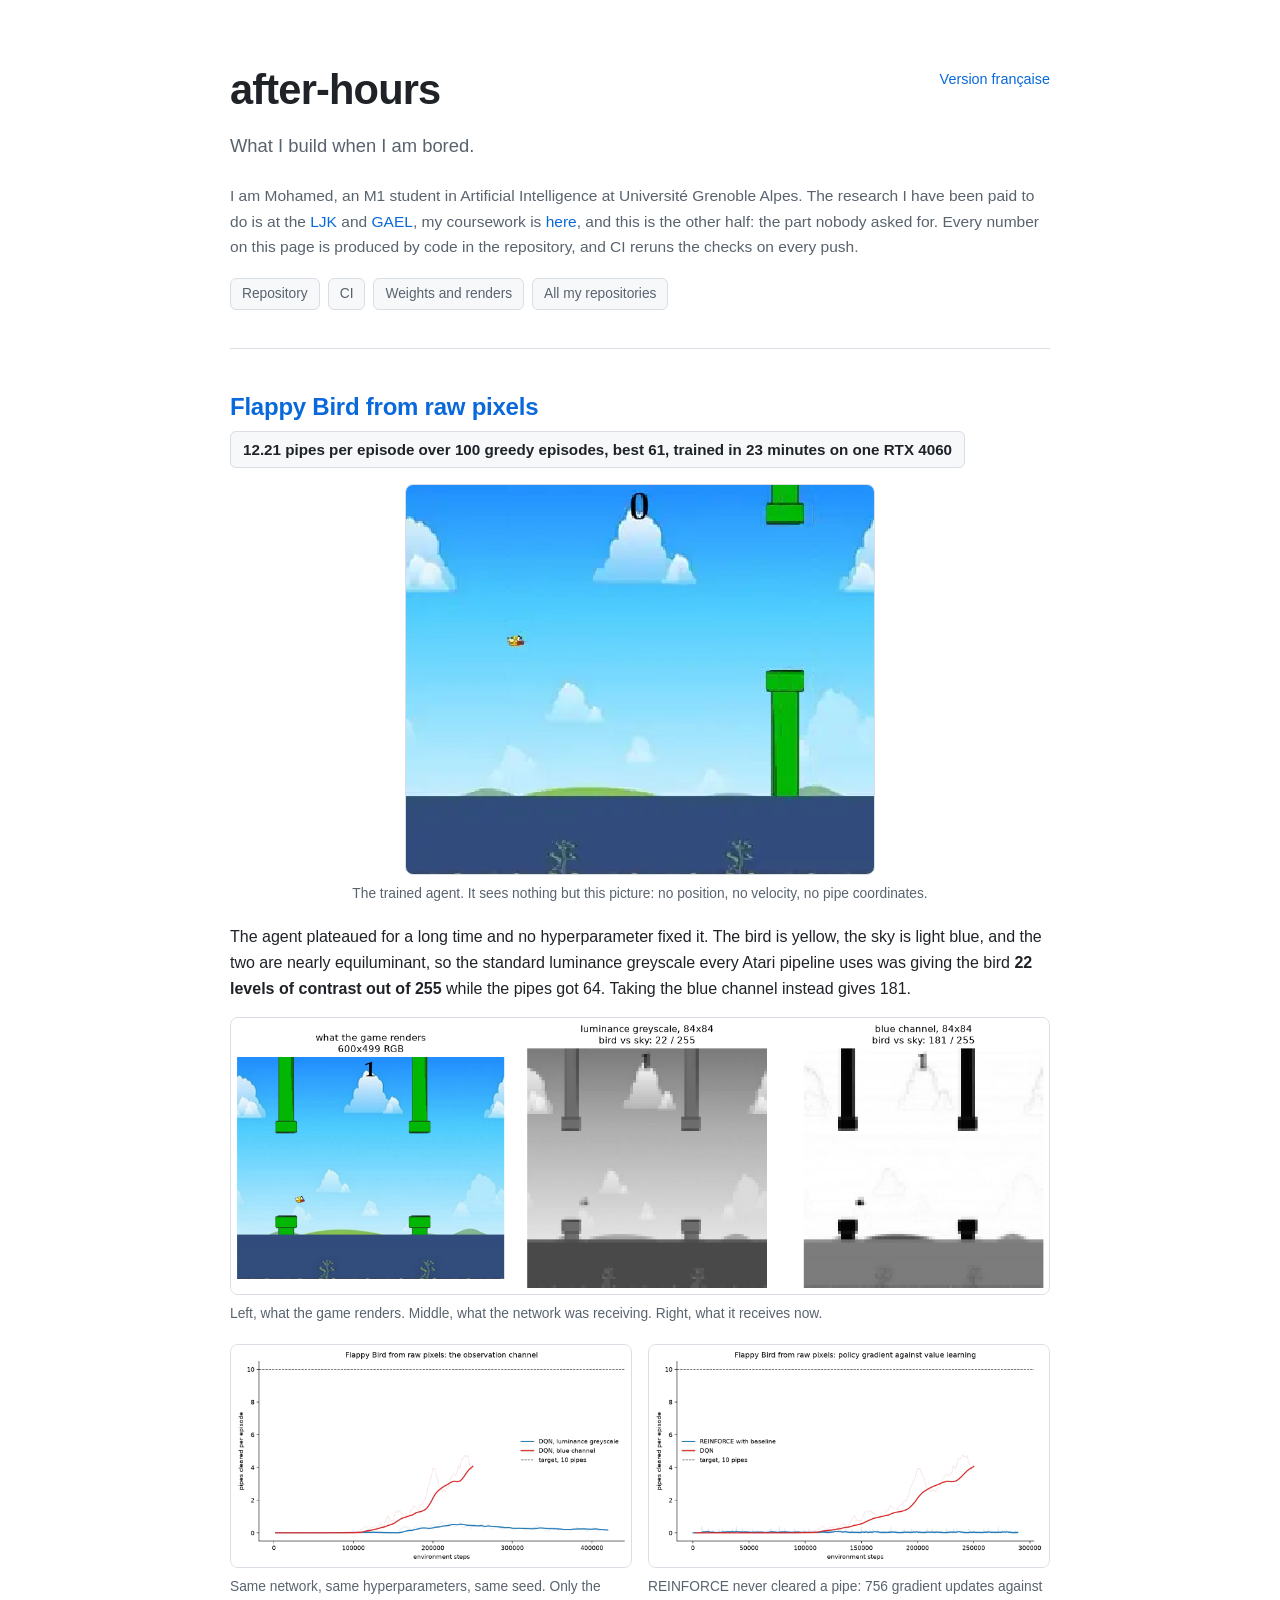
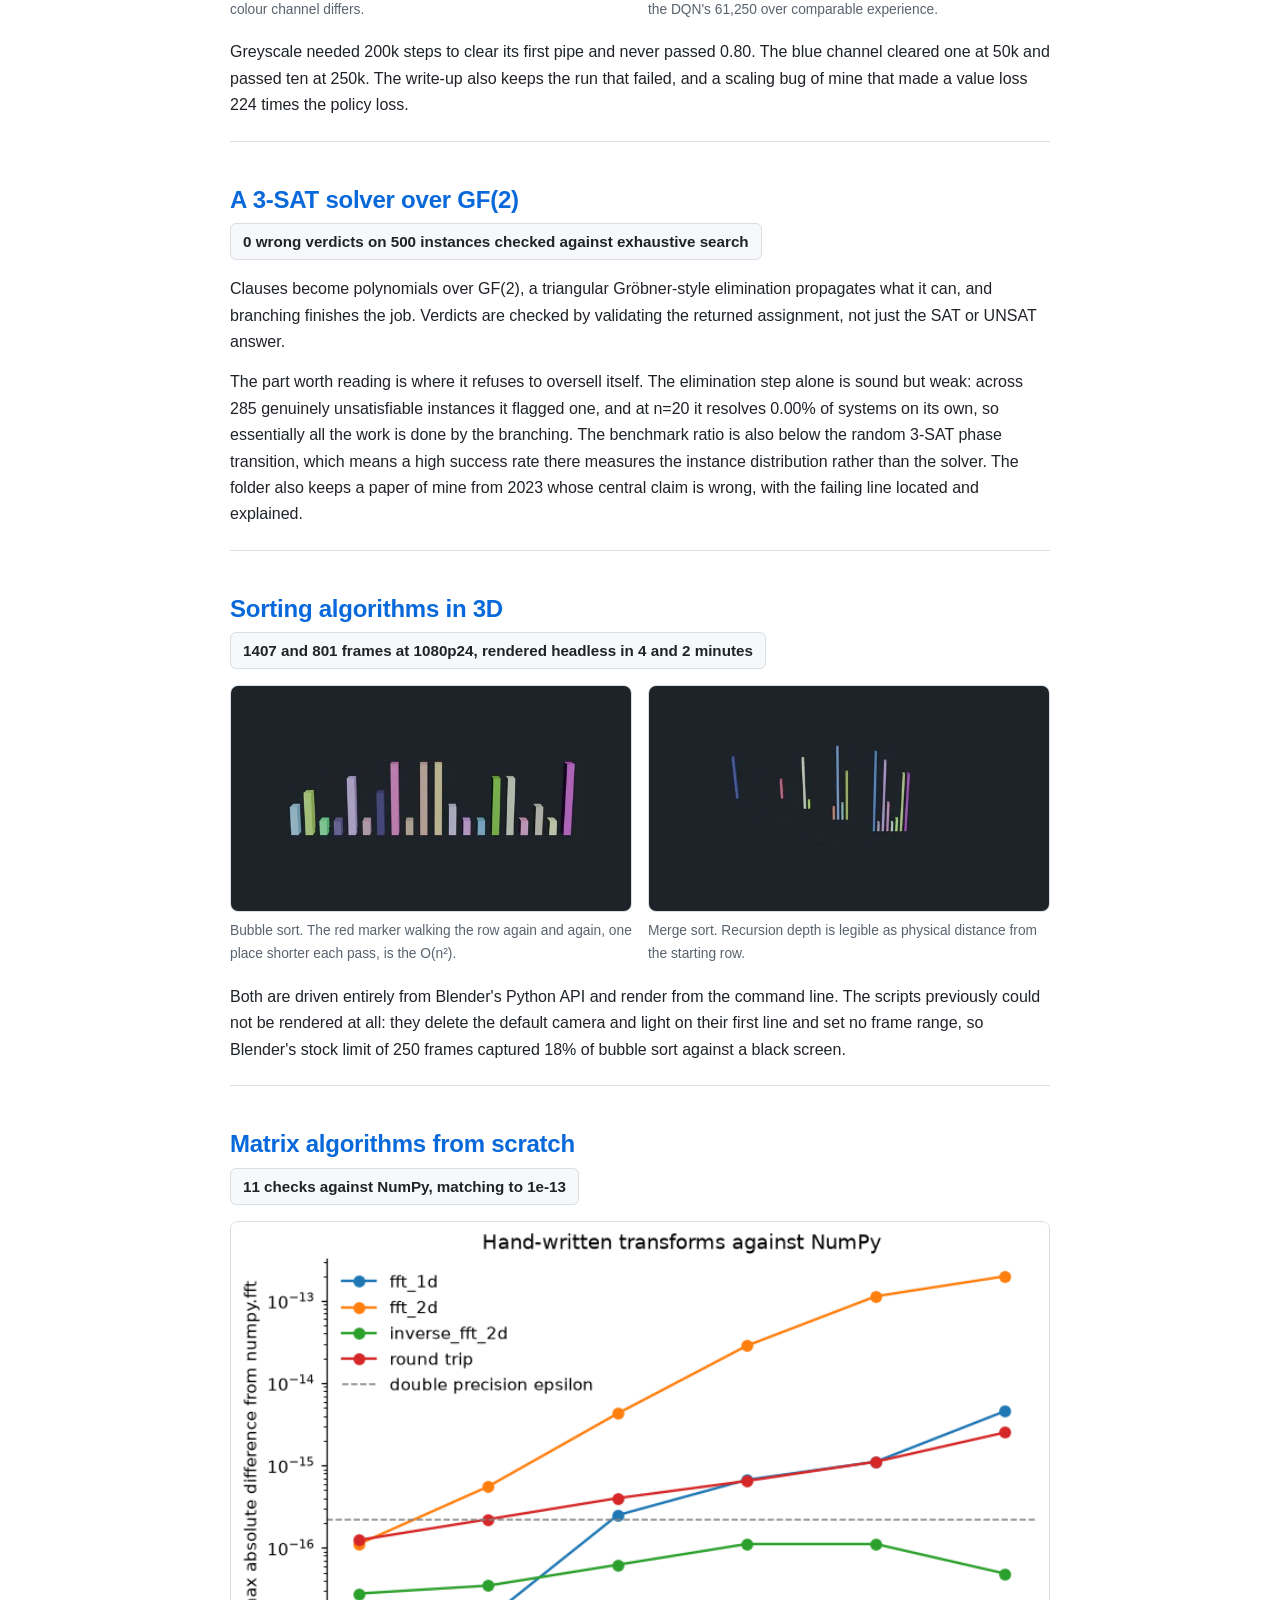
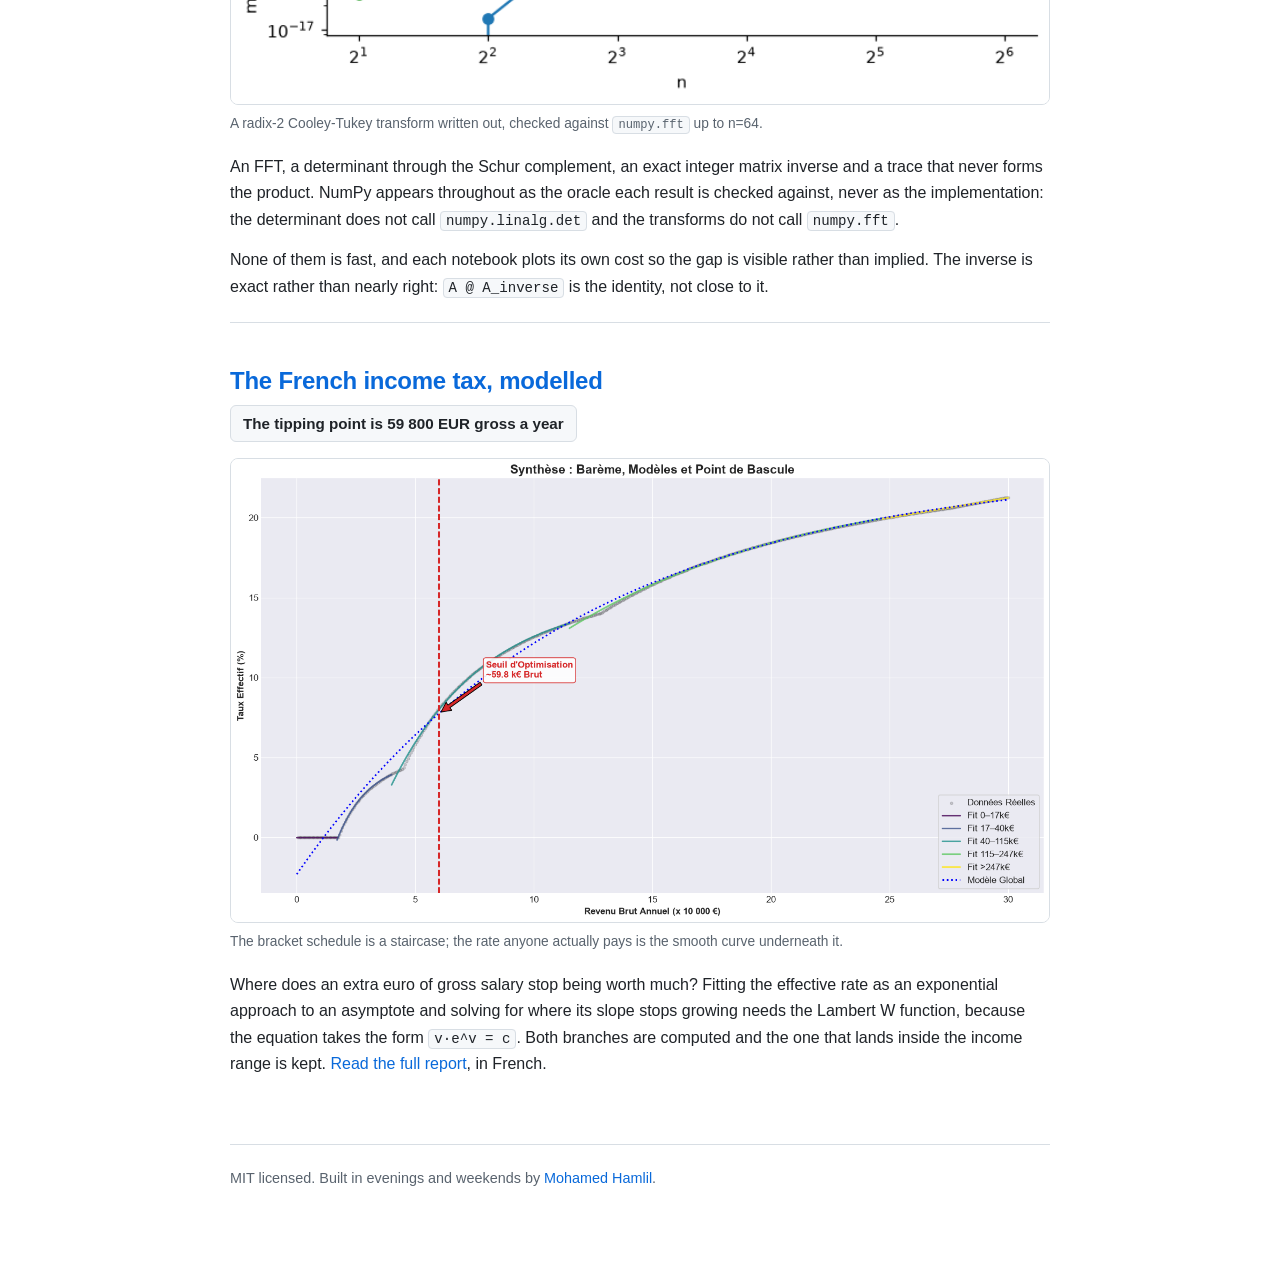
==== index.html @ f6e3d03c "Give the repository a front page and a project site The landing README had no images at all while a " ====
<!doctype html>
<html lang="en">
<head>
<meta charset="utf-8">
<meta name="viewport" content="width=device-width, initial-scale=1">
<title>after-hours</title>
<meta name="description" content="What Mohamed Hamlil builds when he is bored: reinforcement learning from raw pixels, a 3-SAT solver over GF(2), matrix algorithms from scratch, Blender renders, and the French income tax modelled.">
<link rel="icon" href="data:image/svg+xml,%3Csvg xmlns=%27http://www.w3.org/2000/svg%27 viewBox=%270 0 32 32%27%3E%3Ctext y=%2726%27 font-size=%2726%27%3E%F0%9F%A6%89%3C/text%3E%3C/svg%3E">
<link rel="stylesheet" href="site.css">
</head>
<body>
<div class="wrap">

<header>
  <div class="lang"><a href="index.fr.html">Version française</a></div>
  <h1>after-hours</h1>
  <p class="tagline">What I build when I am bored.</p>
  <p class="who">
    I am Mohamed, an M1 student in Artificial Intelligence at Université Grenoble
    Alpes. The research I have been paid to do is at the
    <a href="https://github.com/Tewf/bilinear-tensor-optimization">LJK</a> and
    <a href="https://github.com/Tewf/IA-Economie-Strategique">GAEL</a>, my
    coursework is
    <a href="https://github.com/Tewf/University-Coursework">here</a>, and this is
    the other half: the part nobody asked for. Every number on this page is
    produced by code in the repository, and CI reruns the checks on every push.
  </p>
  <div class="badges">
    <a href="https://github.com/Tewf/after-hours">Repository</a>
    <a href="https://github.com/Tewf/after-hours/actions/workflows/ci.yml">CI</a>
    <a href="https://github.com/Tewf/after-hours/releases/latest">Weights and renders</a>
    <a href="https://github.com/Tewf">All my repositories</a>
  </div>
</header>

<section>
  <h2><a href="https://github.com/Tewf/after-hours/tree/main/Flappy_Bird_CNN">Flappy Bird from raw pixels</a></h2>
  <p class="result">12.21 pipes per episode over 100 greedy episodes, best 61, trained in 23 minutes on one RTX 4060</p>
  <figure class="game">
    <img src="Flappy_Bird_CNN/demo.webp" alt="A trained DQN playing Flappy Bird">
    <figcaption>The trained agent. It sees nothing but this picture: no position, no velocity, no pipe coordinates.</figcaption>
  </figure>
  <p>
    The agent plateaued for a long time and no hyperparameter fixed it. The bird
    is yellow, the sky is light blue, and the two are nearly equiluminant, so the
    standard luminance greyscale every Atari pipeline uses was giving the bird
    <strong>22 levels of contrast out of 255</strong> while the pipes got 64.
    Taking the blue channel instead gives 181.
  </p>
  <figure>
    <img src="Flappy_Bird_CNN/observation.png" alt="The same frame as luminance greyscale and as the blue channel">
    <figcaption>Left, what the game renders. Middle, what the network was receiving. Right, what it receives now.</figcaption>
  </figure>
  <div class="two">
    <figure>
      <img src="Flappy_Bird_CNN/channel_ablation.png" alt="Learning curves for the two observation channels">
      <figcaption>Same network, same hyperparameters, same seed. Only the colour channel differs.</figcaption>
    </figure>
    <figure>
      <img src="Flappy_Bird_CNN/learning_curve.png" alt="DQN against REINFORCE with a value baseline">
      <figcaption>REINFORCE never cleared a pipe: 756 gradient updates against the DQN's 61,250 over comparable experience.</figcaption>
    </figure>
  </div>
  <p>
    Greyscale needed 200k steps to clear its first pipe and never passed 0.80.
    The blue channel cleared one at 50k and passed ten at 250k. The write-up also
    keeps the run that failed, and a scaling bug of mine that made a value loss
    224 times the policy loss.
  </p>
</section>

<section>
  <h2><a href="https://github.com/Tewf/after-hours/tree/main/Groebner_Basis_SAT_Solver">A 3-SAT solver over GF(2)</a></h2>
  <p class="result">0 wrong verdicts on 500 instances checked against exhaustive search</p>
  <p>
    Clauses become polynomials over GF(2), a triangular Gröbner-style elimination
    propagates what it can, and branching finishes the job. Verdicts are checked
    by validating the returned assignment, not just the SAT or UNSAT answer.
  </p>
  <p>
    The part worth reading is where it refuses to oversell itself. The
    elimination step alone is sound but weak: across 285 genuinely unsatisfiable
    instances it flagged one, and at n=20 it resolves 0.00% of systems on its
    own, so essentially all the work is done by the branching. The benchmark
    ratio is also below the random 3-SAT phase transition, which means a high
    success rate there measures the instance distribution rather than the solver.
    The folder also keeps a paper of mine from 2023 whose central claim is wrong,
    with the failing line located and explained.
  </p>
</section>

<section>
  <h2><a href="https://github.com/Tewf/after-hours/tree/main/Blender_Python_Scripts">Sorting algorithms in 3D</a></h2>
  <p class="result">1407 and 801 frames at 1080p24, rendered headless in 4 and 2 minutes</p>
  <div class="two">
    <figure>
      <img src="Blender_Python_Scripts/sorting_algorithms/bubble_sort.webp" alt="Bubble sort animated in Blender">
      <figcaption>Bubble sort. The red marker walking the row again and again, one place shorter each pass, is the O(n²).</figcaption>
    </figure>
    <figure>
      <img src="Blender_Python_Scripts/sorting_algorithms/merge_sort.webp" alt="Merge sort animated in Blender">
      <figcaption>Merge sort. Recursion depth is legible as physical distance from the starting row.</figcaption>
    </figure>
  </div>
  <p>
    Both are driven entirely from Blender's Python API and render from the
    command line. The scripts previously could not be rendered at all: they
    delete the default camera and light on their first line and set no frame
    range, so Blender's stock limit of 250 frames captured 18% of bubble sort
    against a black screen.
  </p>
</section>

<section>
  <h2><a href="https://github.com/Tewf/after-hours/tree/main/Linear_Algebra">Matrix algorithms from scratch</a></h2>
  <p class="result">11 checks against NumPy, matching to 1e-13</p>
  <figure>
    <img src="Linear_Algebra/fft_accuracy.png" alt="Hand-written transforms against numpy.fft">
    <figcaption>A radix-2 Cooley-Tukey transform written out, checked against <code>numpy.fft</code> up to n=64.</figcaption>
  </figure>
  <p>
    An FFT, a determinant through the Schur complement, an exact integer matrix
    inverse and a trace that never forms the product. NumPy appears throughout as
    the oracle each result is checked against, never as the implementation: the
    determinant does not call <code>numpy.linalg.det</code> and the transforms do
    not call <code>numpy.fft</code>.
  </p>
  <p>
    None of them is fast, and each notebook plots its own cost so the gap is
    visible rather than implied. The inverse is exact rather than nearly right:
    <code>A @ A_inverse</code> is the identity, not close to it.
  </p>
</section>

<section>
  <h2><a href="https://github.com/Tewf/after-hours/tree/main/Taxes">The French income tax, modelled</a></h2>
  <p class="result">The tipping point is 59 800 EUR gross a year</p>
  <figure>
    <img src="Taxes/point_de_bascule.png" alt="Effective tax rate against the bracket schedule, with the tipping point marked">
    <figcaption>The bracket schedule is a staircase; the rate anyone actually pays is the smooth curve underneath it.</figcaption>
  </figure>
  <p>
    Where does an extra euro of gross salary stop being worth much? Fitting the
    effective rate as an exponential approach to an asymptote and solving for
    where its slope stops growing needs the Lambert W function, because the
    equation takes the form <code>v·e^v = c</code>. Both branches are computed and
    the one that lands inside the income range is kept.
    <a href="Taxes/taxes.html">Read the full report</a>, in French.
  </p>
</section>

<footer>
  MIT licensed. Built in evenings and weekends by
  <a href="https://github.com/Tewf">Mohamed Hamlil</a>.
</footer>

</div>
</body>
</html>
---- site.css ----
/* after-hours project page. No external requests, no build step, no framework. */

:root {
  --bg: #ffffff;
  --surface: #f6f8fa;
  --text: #1f2328;
  --muted: #59636e;
  --line: #d8dee4;
  --accent: #0969da;
  --figure-bg: #ffffff;
}

@media (prefers-color-scheme: dark) {
  :root {
    --bg: #0d1117;
    --surface: #161b22;
    --text: #e6edf3;
    --muted: #9198a1;
    --line: #30363d;
    --accent: #4493f8;
    --figure-bg: #f6f8fa;
  }
}

* { box-sizing: border-box; }

body {
  margin: 0;
  background: var(--bg);
  color: var(--text);
  font: 16px/1.65 -apple-system, BlinkMacSystemFont, "Segoe UI", Helvetica, Arial, sans-serif;
  -webkit-font-smoothing: antialiased;
}

.wrap { max-width: 860px; margin: 0 auto; padding: 0 20px 80px; }

header { padding: 56px 0 8px; }

h1 { font-size: 2.6rem; margin: 0 0 6px; letter-spacing: -0.02em; }

.lang { float: right; margin-top: 12px; font-size: 0.9rem; }

.tagline { color: var(--muted); font-size: 1.15rem; margin: 0 0 22px; }

.who { color: var(--muted); font-size: 0.97rem; }

a { color: var(--accent); text-decoration: none; }
a:hover { text-decoration: underline; }

.badges { margin: 18px 0 30px; display: flex; gap: 8px; flex-wrap: wrap; }
.badges a {
  border: 1px solid var(--line); border-radius: 6px; padding: 4px 11px;
  font-size: 0.86rem; color: var(--muted); background: var(--surface);
}
.badges a:hover { text-decoration: none; border-color: var(--accent); color: var(--accent); }

section {
  border-top: 1px solid var(--line);
  padding: 38px 0 8px;
}

h2 { font-size: 1.5rem; margin: 0 0 4px; letter-spacing: -0.01em; }

.result {
  display: inline-block; margin: 0 0 16px;
  font-variant-numeric: tabular-nums; font-weight: 600;
  color: var(--text); background: var(--surface);
  border: 1px solid var(--line); border-radius: 6px; padding: 5px 12px;
  font-size: 0.95rem;
}

figure { margin: 0 0 18px; }

figure img {
  width: 100%; height: auto; display: block;
  border: 1px solid var(--line); border-radius: 8px; background: var(--figure-bg);
}

figcaption { color: var(--muted); font-size: 0.86rem; margin-top: 8px; }

/* The game capture is 360 px wide. Stretching it to the column blurs it, and
   it is pixel art, so it should scale crisply rather than smoothly. */
figure.game img {
  max-width: 470px; margin: 0 auto;
  image-rendering: pixelated;
}
figure.game figcaption { text-align: center; }

.two { display: grid; grid-template-columns: 1fr 1fr; gap: 16px; }
@media (max-width: 620px) { .two { grid-template-columns: 1fr; } }

p { margin: 0 0 14px; }

footer {
  border-top: 1px solid var(--line); margin-top: 44px; padding-top: 22px;
  color: var(--muted); font-size: 0.9rem;
}

code {
  background: var(--surface); border: 1px solid var(--line); border-radius: 4px;
  padding: 1px 5px; font-size: 0.88em;
  font-family: ui-monospace, SFMono-Regular, "SF Mono", Menlo, monospace;
}
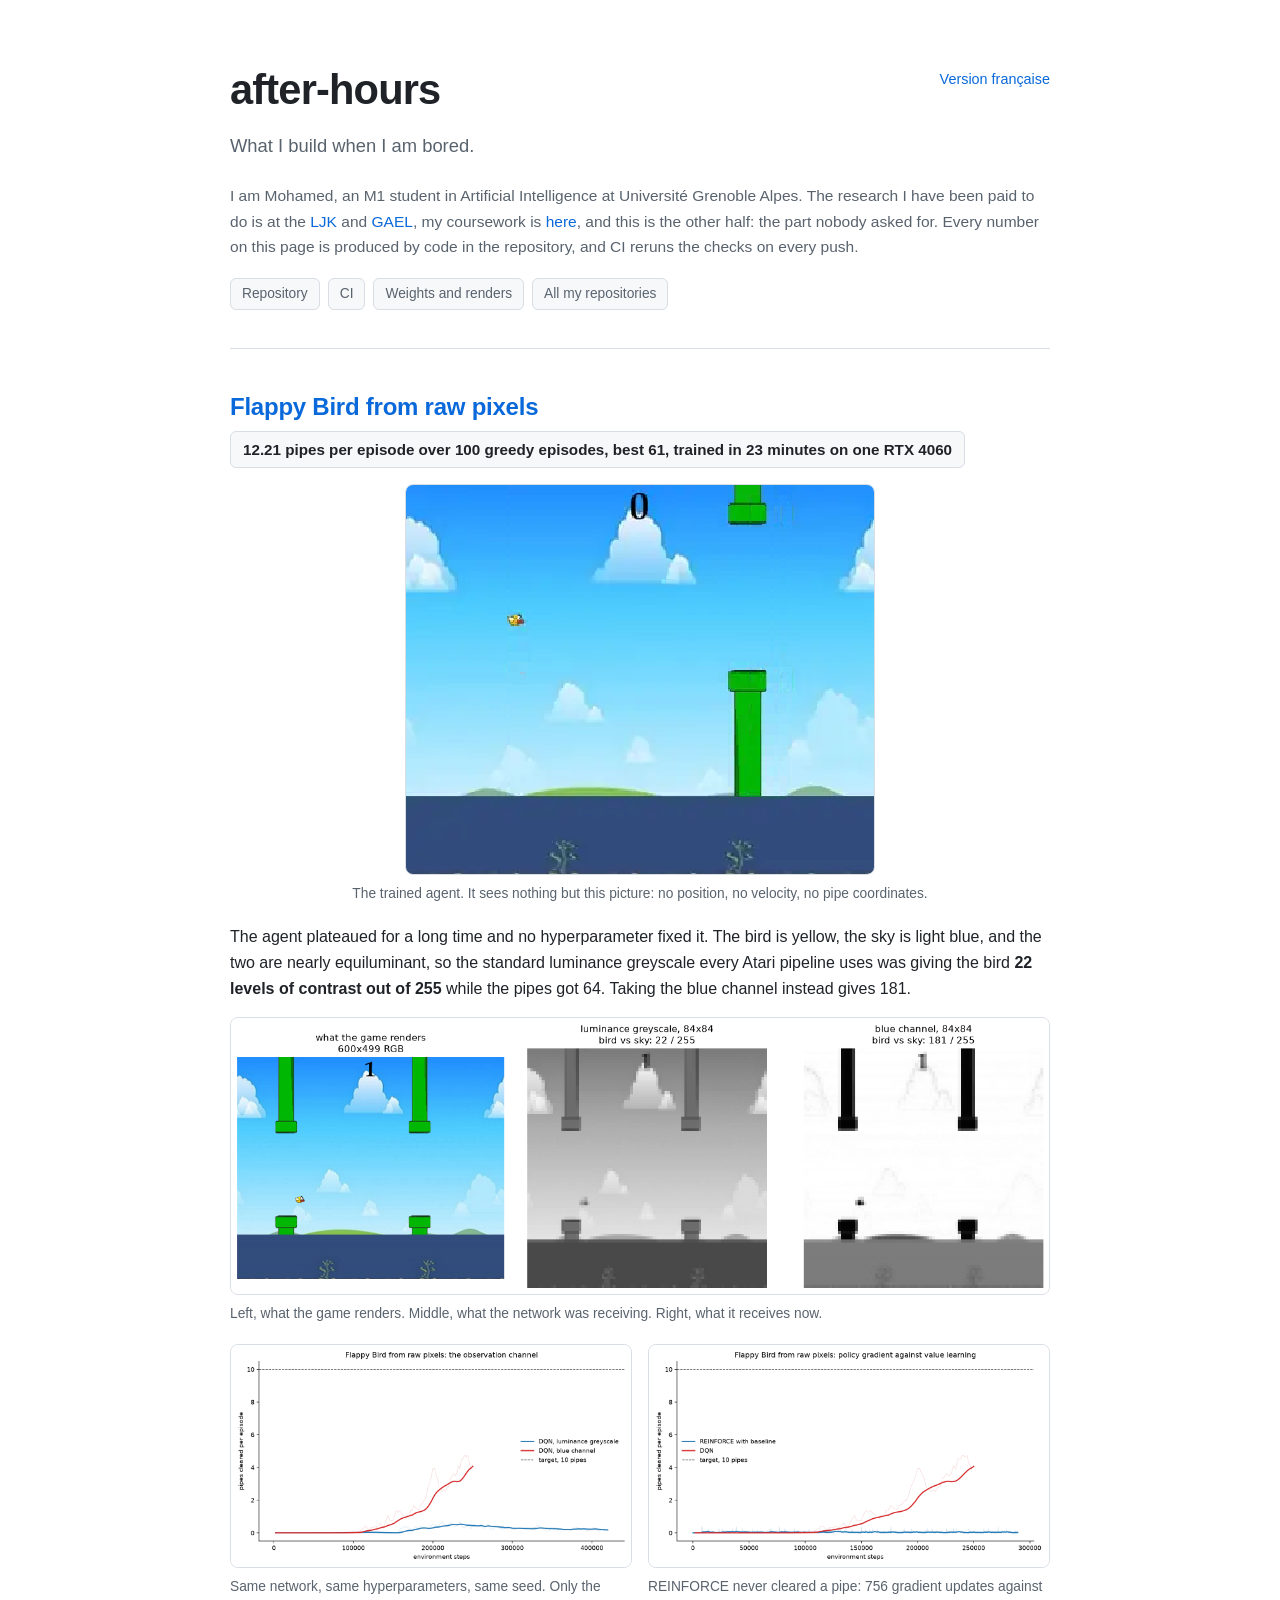
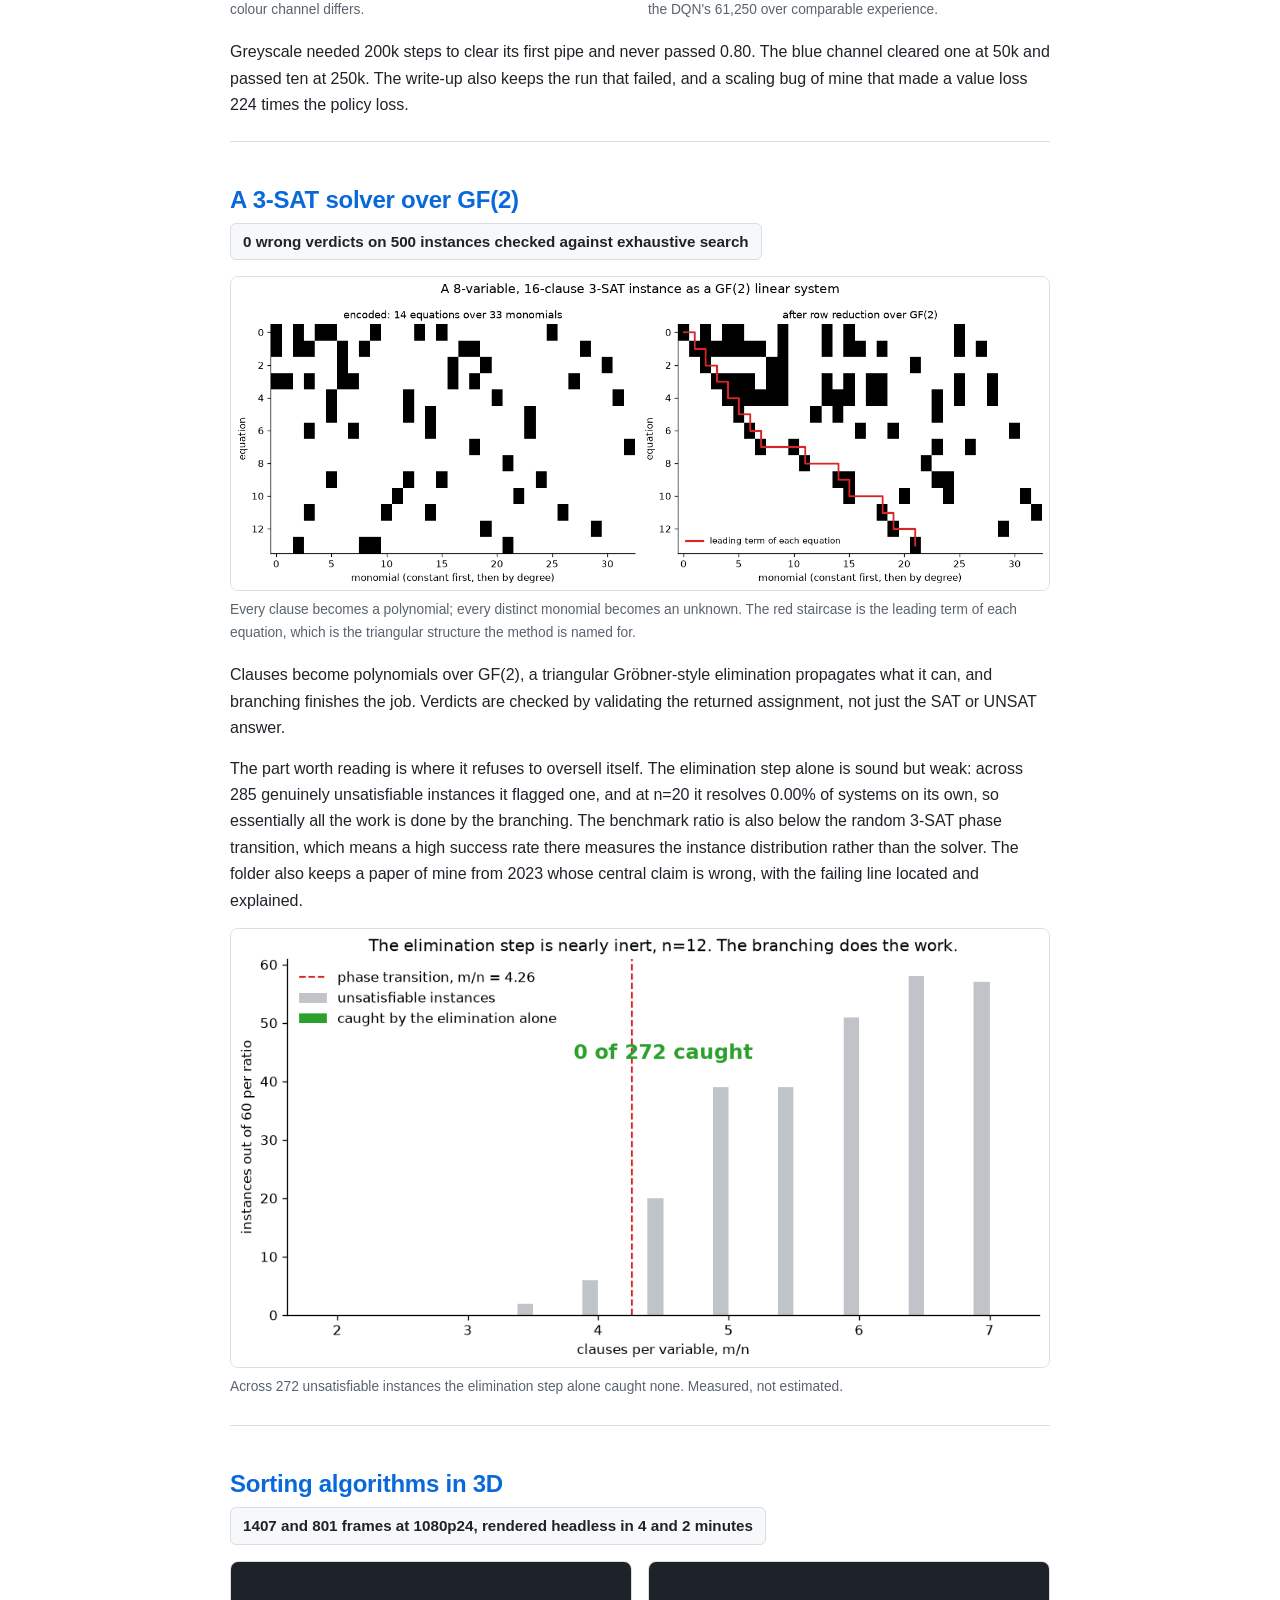
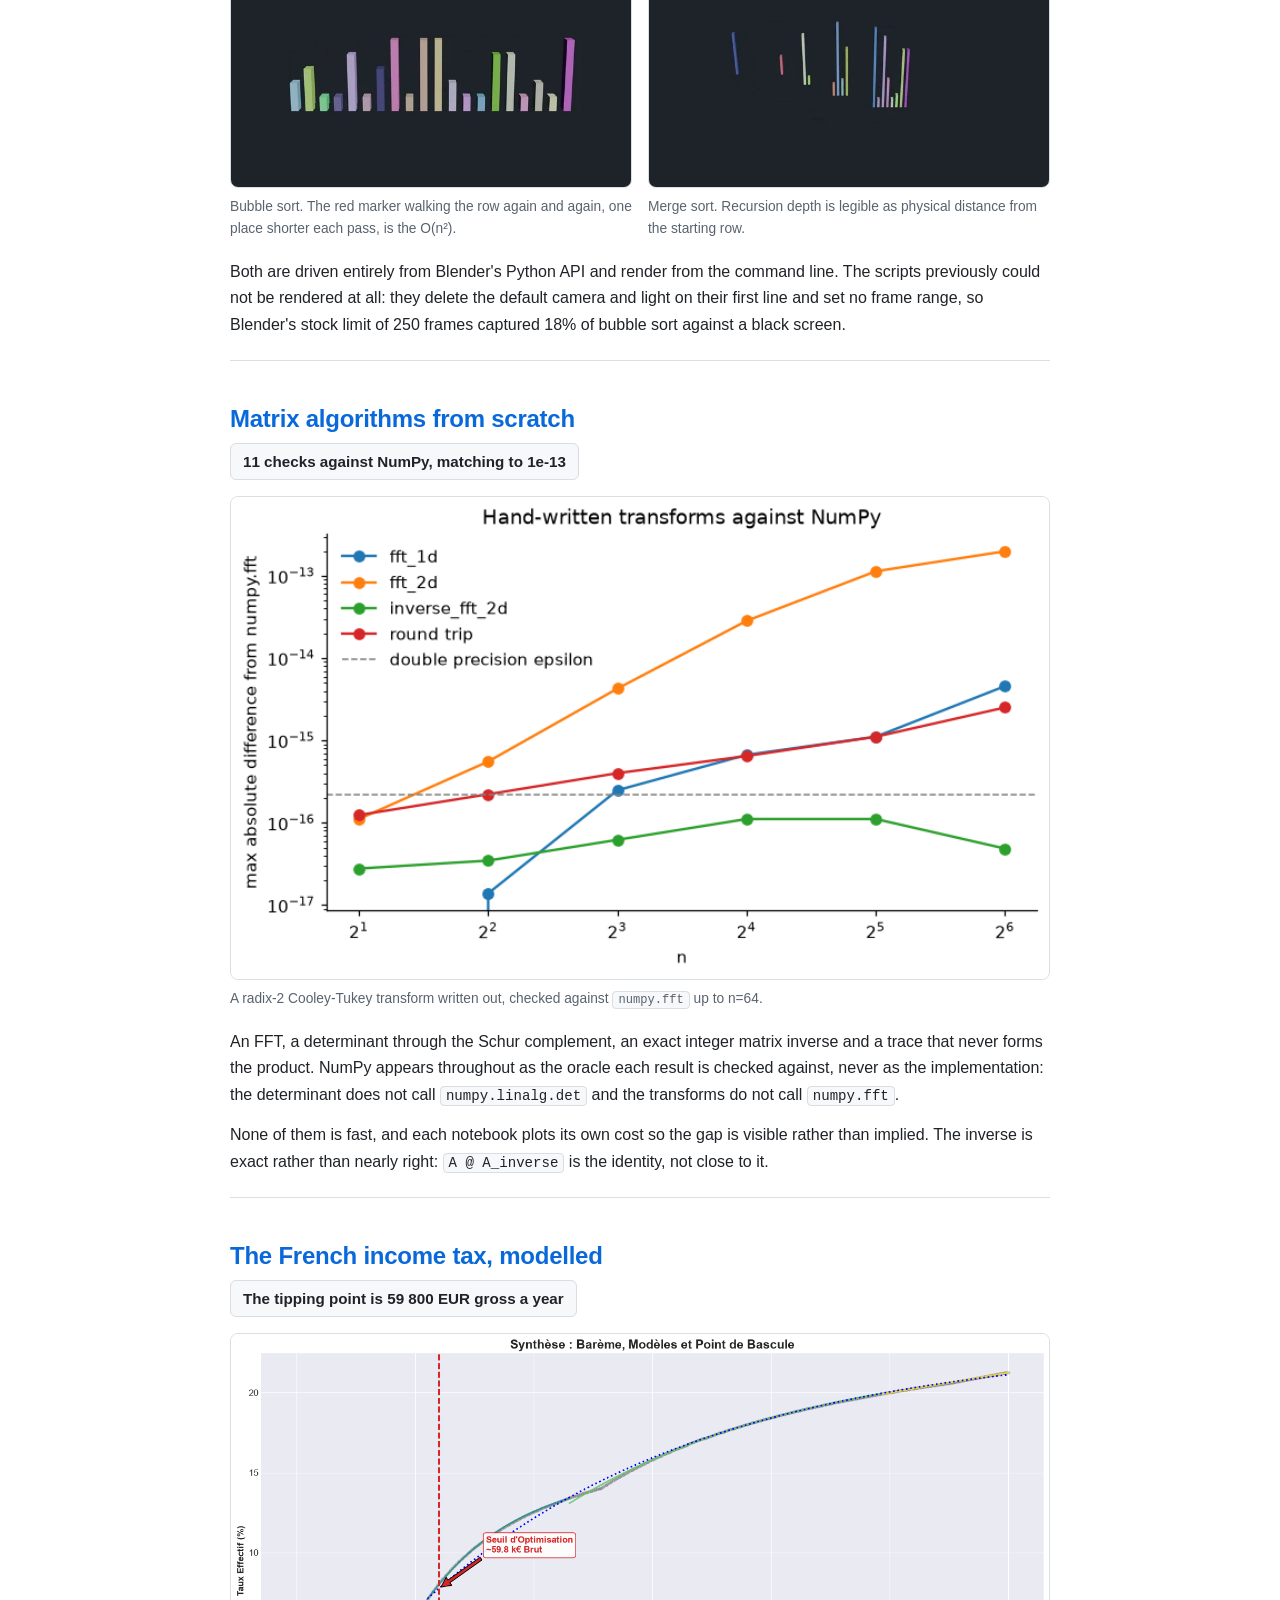
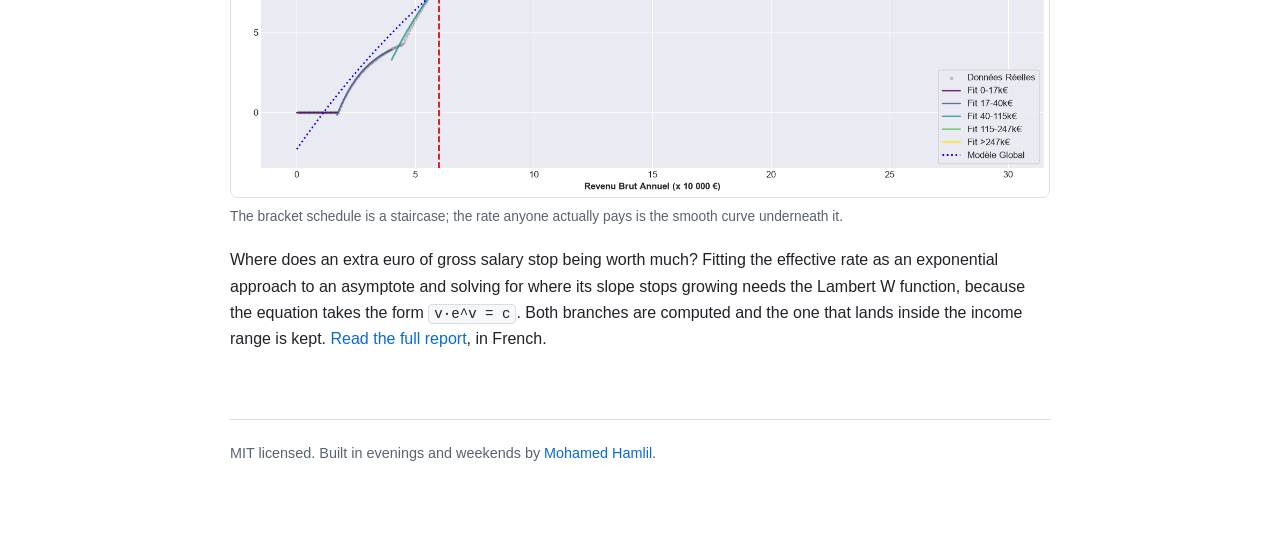
==== commit 2847d71c: "Draw what the SAT solver's README had only argued in prose It was the one folder with no picture, an" ====
--- a/index.html
+++ b/index.html
@@ -72,6 +72,10 @@
 <section>
   <h2><a href="https://github.com/Tewf/after-hours/tree/main/Groebner_Basis_SAT_Solver">A 3-SAT solver over GF(2)</a></h2>
   <p class="result">0 wrong verdicts on 500 instances checked against exhaustive search</p>
+  <figure>
+    <img src="Groebner_Basis_SAT_Solver/algebra_encoding.png" alt="A 3-SAT instance as a GF(2) matrix, before and after row reduction">
+    <figcaption>Every clause becomes a polynomial; every distinct monomial becomes an unknown. The red staircase is the leading term of each equation, which is the triangular structure the method is named for.</figcaption>
+  </figure>
   <p>
     Clauses become polynomials over GF(2), a triangular Gröbner-style elimination
     propagates what it can, and branching finishes the job. Verdicts are checked
@@ -87,6 +91,10 @@
     The folder also keeps a paper of mine from 2023 whose central claim is wrong,
     with the failing line located and explained.
   </p>
+  <figure>
+    <img src="Groebner_Basis_SAT_Solver/elimination_contribution.png" alt="Unsatisfiable instances against how many the elimination caught">
+    <figcaption>Across 272 unsatisfiable instances the elimination step alone caught none. Measured, not estimated.</figcaption>
+  </figure>
 </section>
 
 <section>
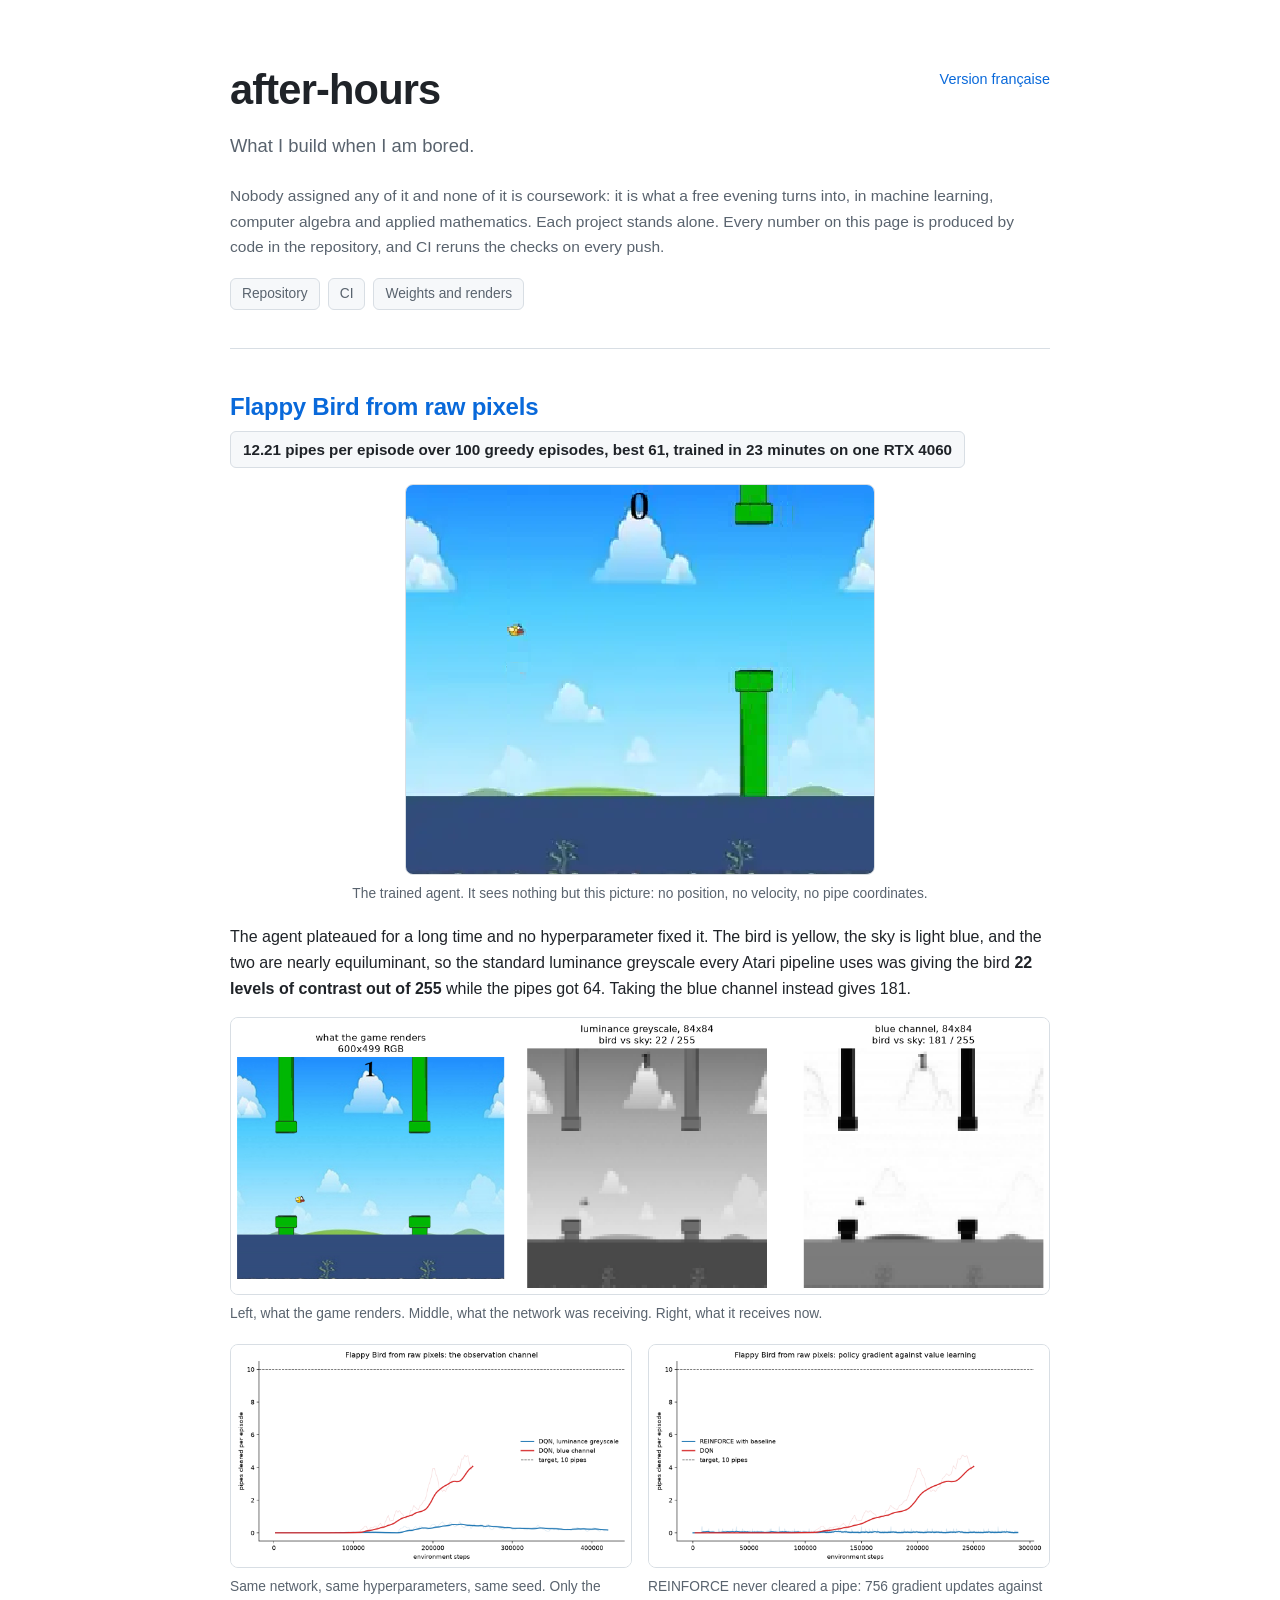
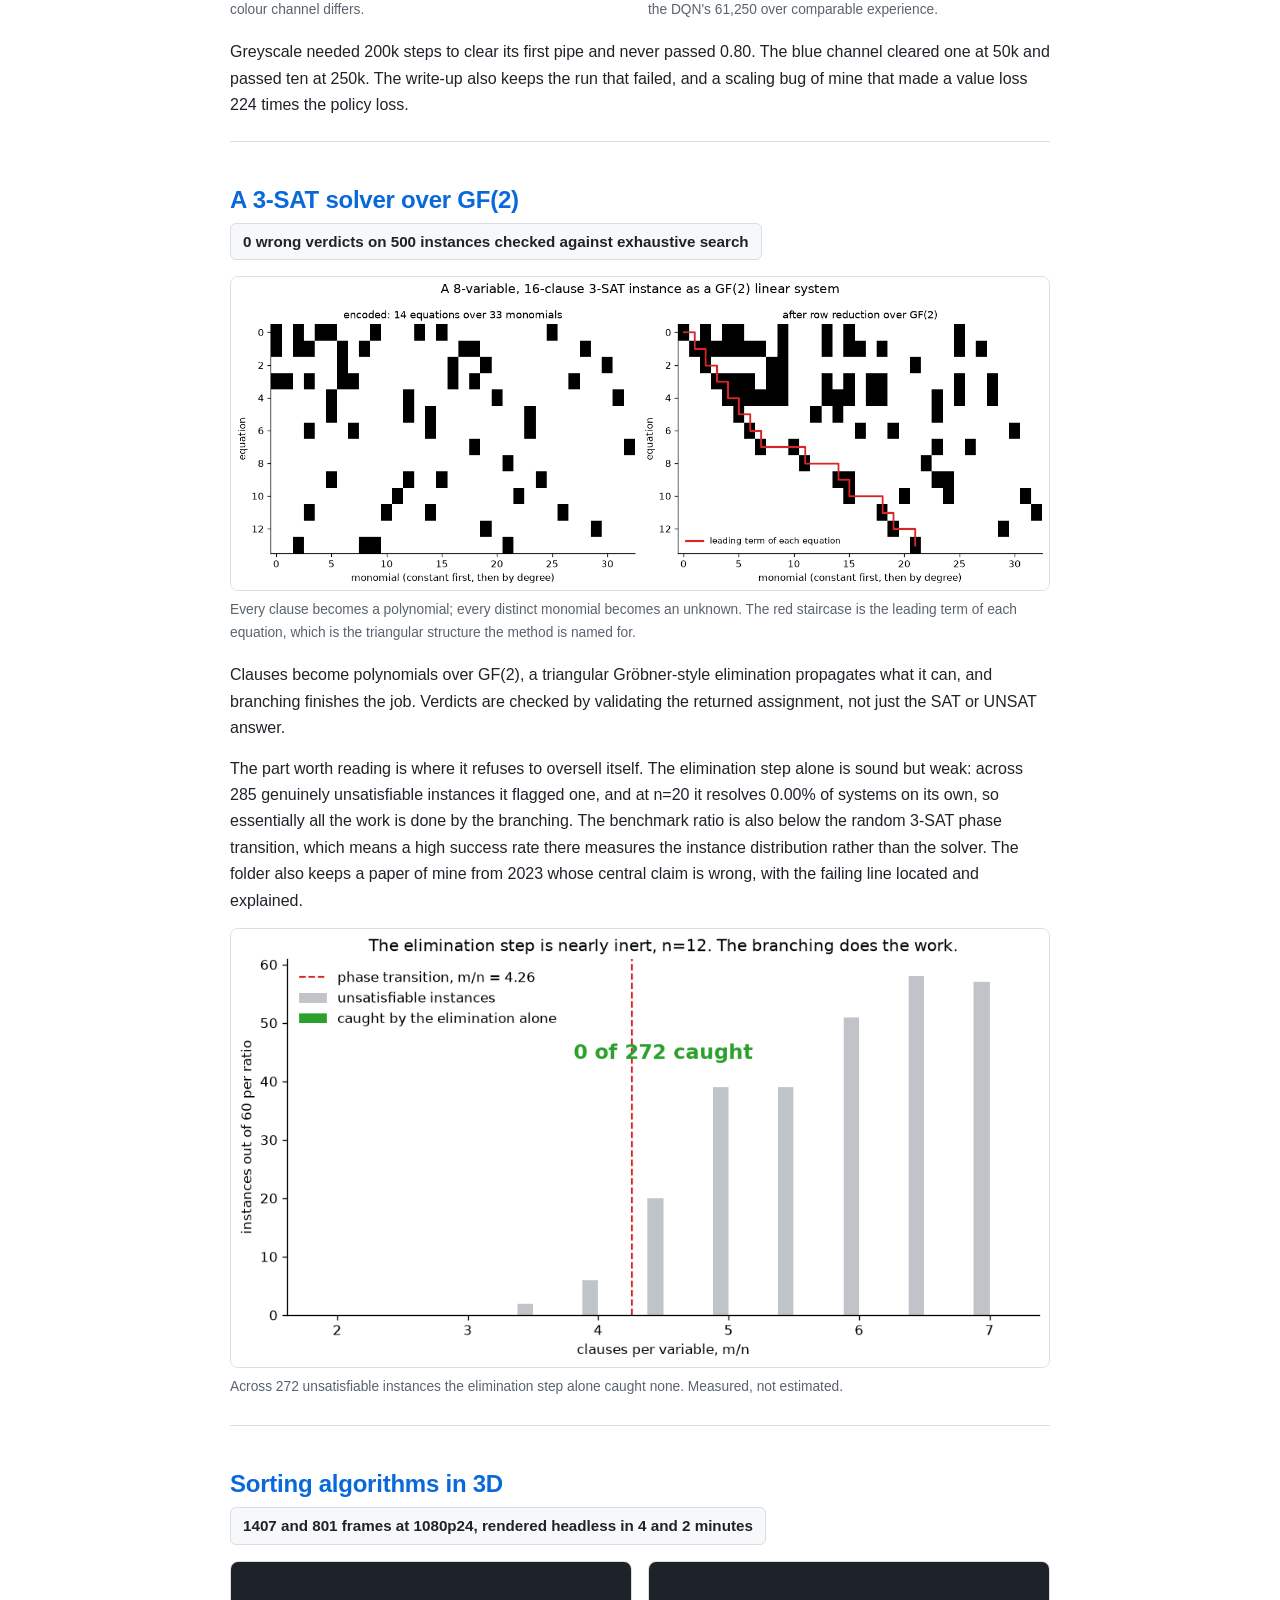
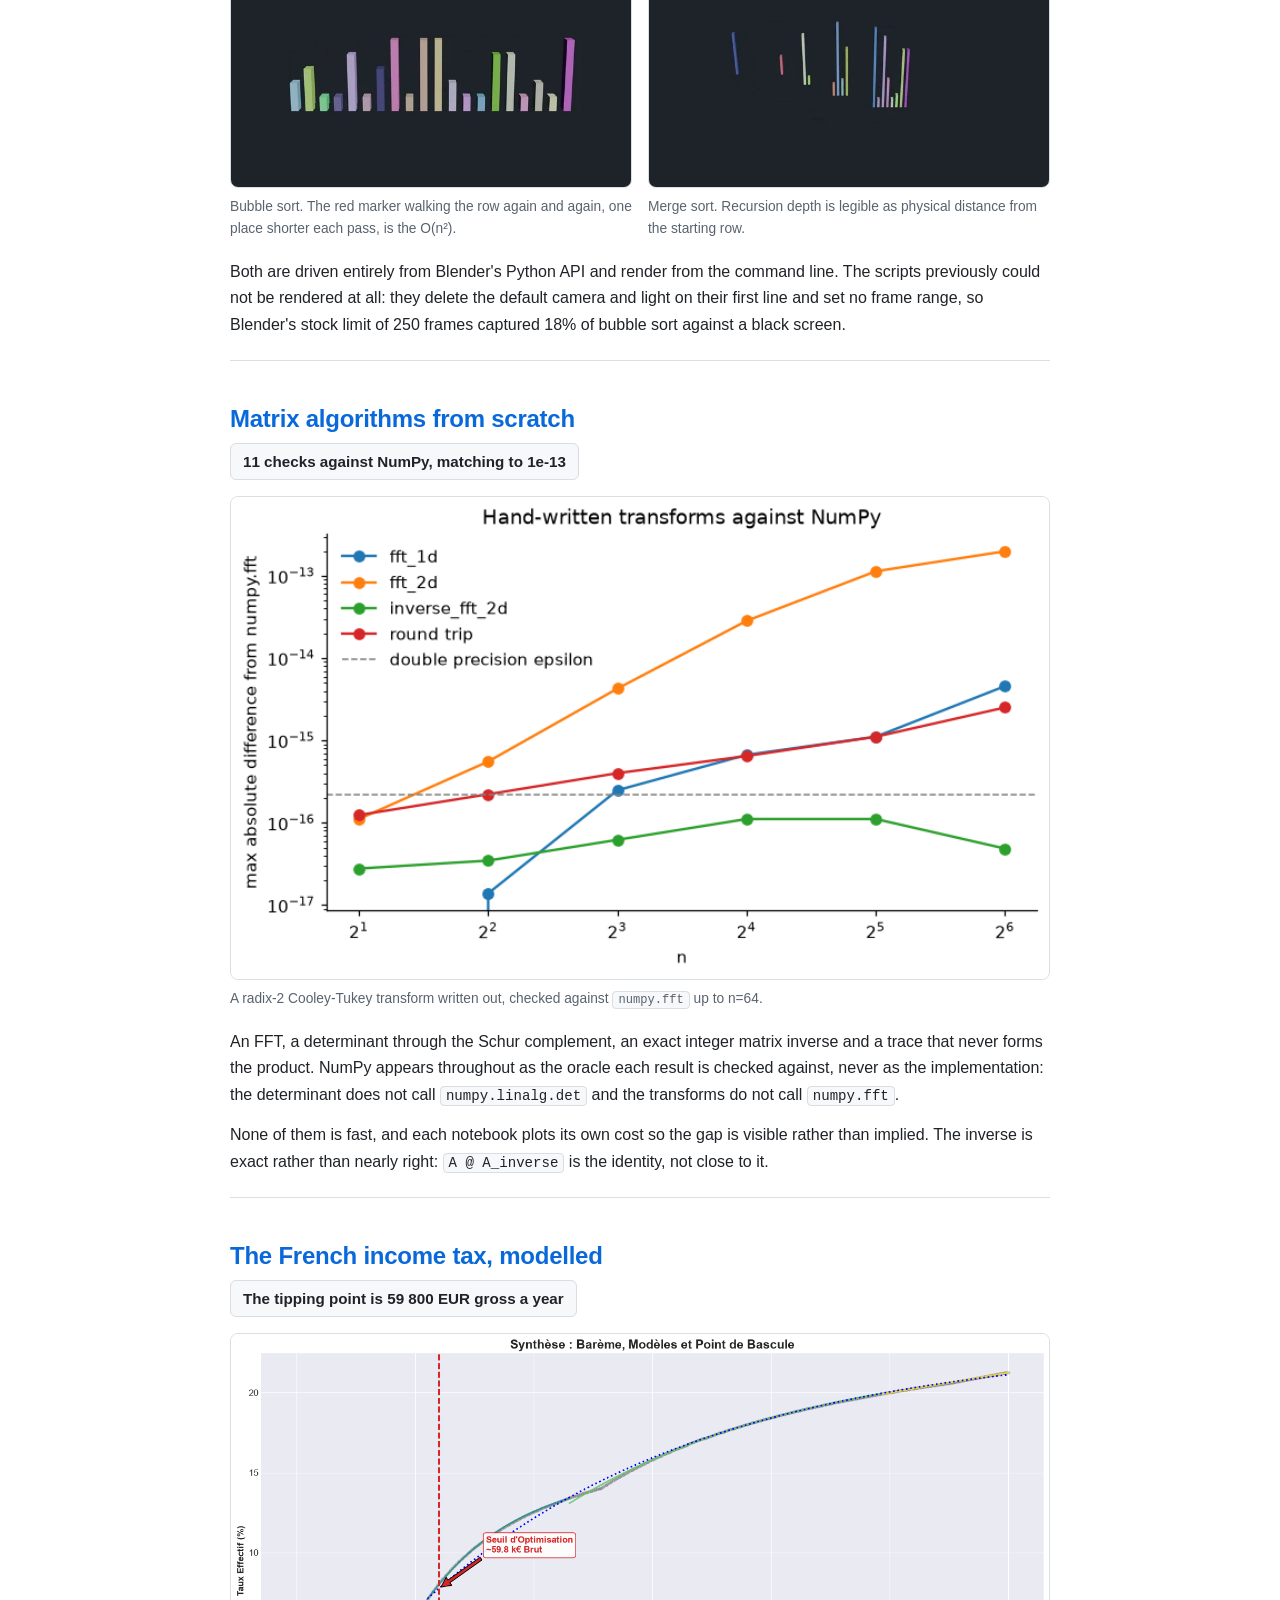
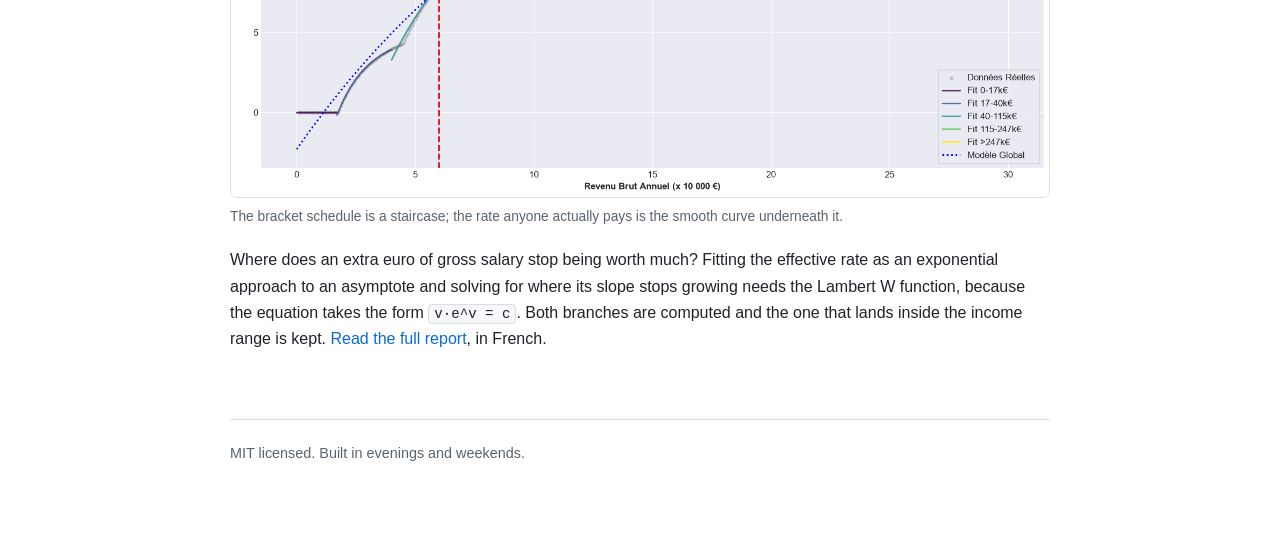
==== commit 881a4585: "Let the repository stand on its own It was written as a hub: an author introduction, an affiliation," ====
--- a/index.html
+++ b/index.html
@@ -4,7 +4,7 @@
 <meta charset="utf-8">
 <meta name="viewport" content="width=device-width, initial-scale=1">
 <title>after-hours</title>
-<meta name="description" content="What Mohamed Hamlil builds when he is bored: reinforcement learning from raw pixels, a 3-SAT solver over GF(2), matrix algorithms from scratch, Blender renders, and the French income tax modelled.">
+<meta name="description" content="Things built out of curiosity: reinforcement learning from raw pixels, a 3-SAT solver over GF(2), matrix algorithms from scratch, Blender renders, and the French income tax modelled.">
 <link rel="icon" href="data:image/svg+xml,%3Csvg xmlns=%27http://www.w3.org/2000/svg%27 viewBox=%270 0 32 32%27%3E%3Ctext y=%2726%27 font-size=%2726%27%3E%F0%9F%A6%89%3C/text%3E%3C/svg%3E">
 <link rel="stylesheet" href="site.css">
 </head>
@@ -16,20 +16,15 @@
   <h1>after-hours</h1>
   <p class="tagline">What I build when I am bored.</p>
   <p class="who">
-    I am Mohamed, an M1 student in Artificial Intelligence at Université Grenoble
-    Alpes. The research I have been paid to do is at the
-    <a href="https://github.com/Tewf/bilinear-tensor-optimization">LJK</a> and
-    <a href="https://github.com/Tewf/IA-Economie-Strategique">GAEL</a>, my
-    coursework is
-    <a href="https://github.com/Tewf/University-Coursework">here</a>, and this is
-    the other half: the part nobody asked for. Every number on this page is
+    Nobody assigned any of it and none of it is coursework: it is what a free
+    evening turns into, in machine learning, computer algebra and applied
+    mathematics. Each project stands alone. Every number on this page is
     produced by code in the repository, and CI reruns the checks on every push.
   </p>
   <div class="badges">
     <a href="https://github.com/Tewf/after-hours">Repository</a>
     <a href="https://github.com/Tewf/after-hours/actions/workflows/ci.yml">CI</a>
     <a href="https://github.com/Tewf/after-hours/releases/latest">Weights and renders</a>
-    <a href="https://github.com/Tewf">All my repositories</a>
   </div>
 </header>
 
@@ -158,8 +153,7 @@
 </section>
 
 <footer>
-  MIT licensed. Built in evenings and weekends by
-  <a href="https://github.com/Tewf">Mohamed Hamlil</a>.
+  MIT licensed. Built in evenings and weekends.
 </footer>
 
 </div>
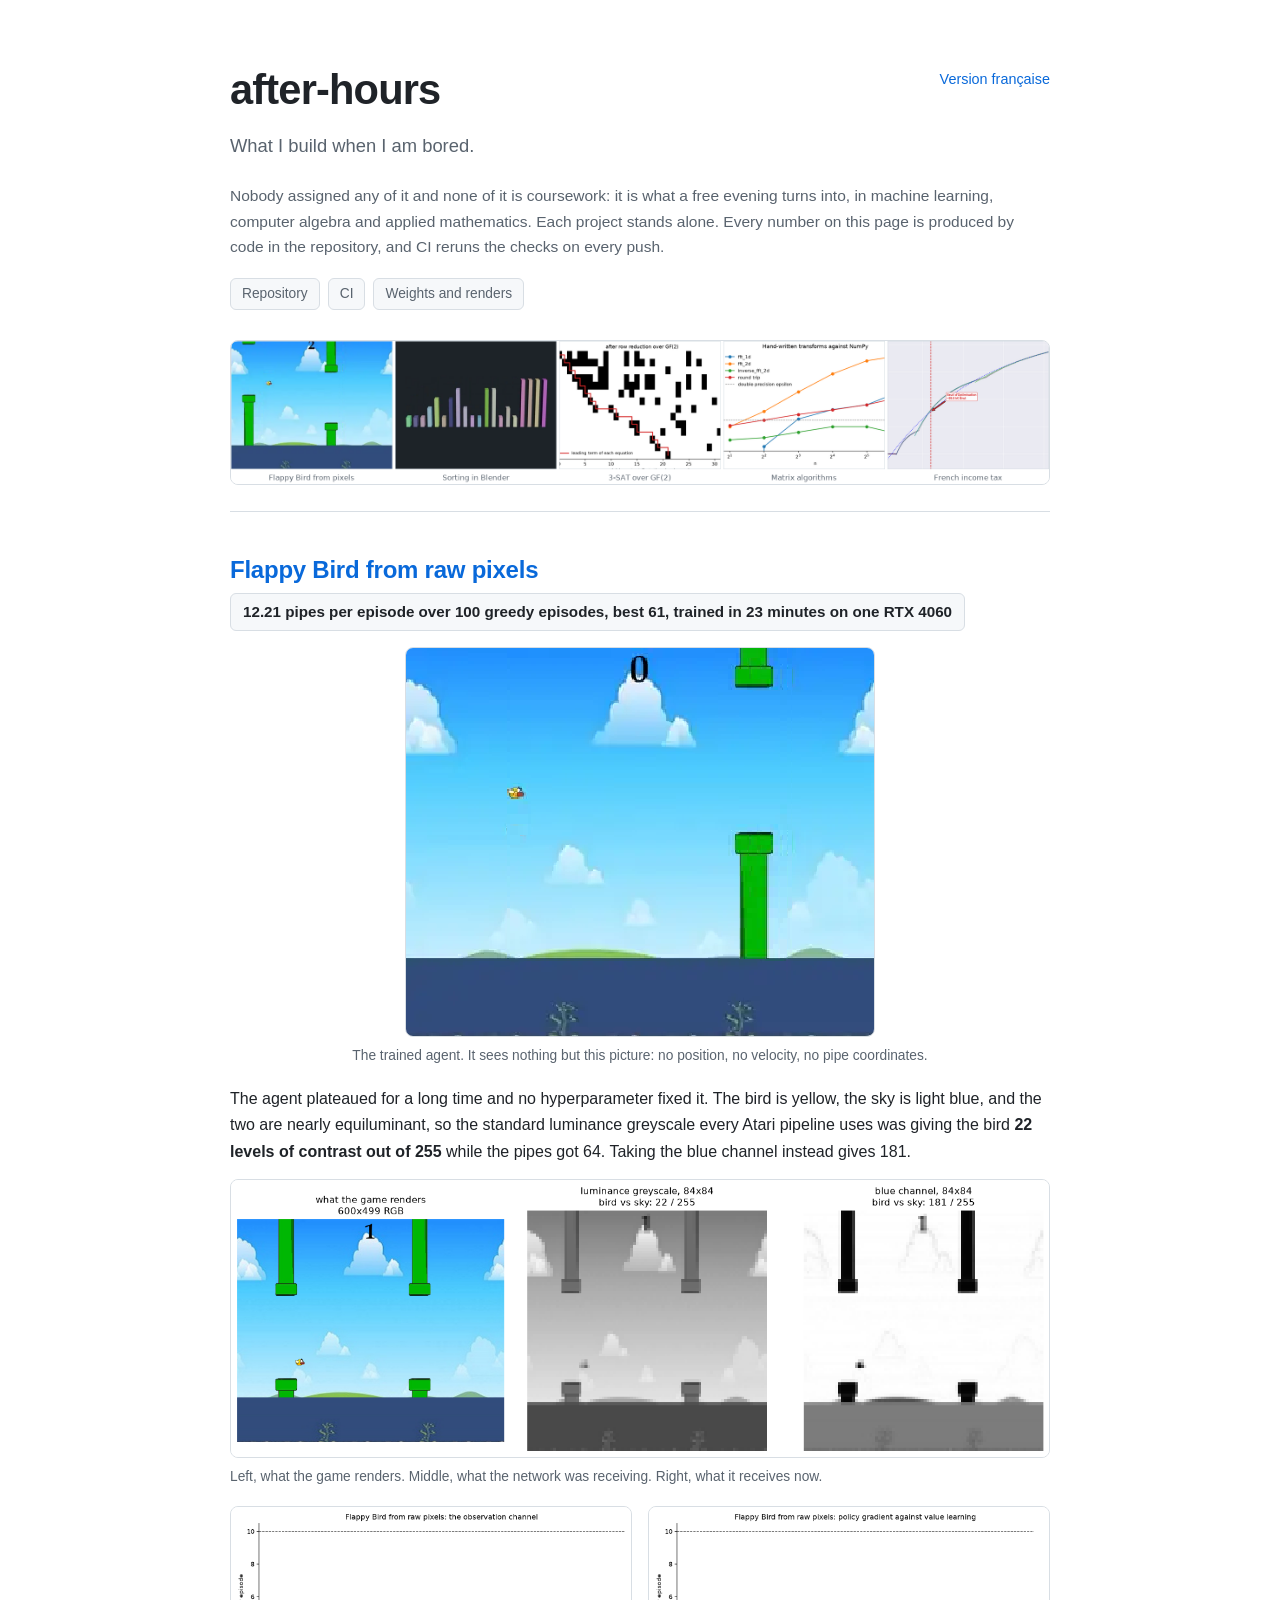
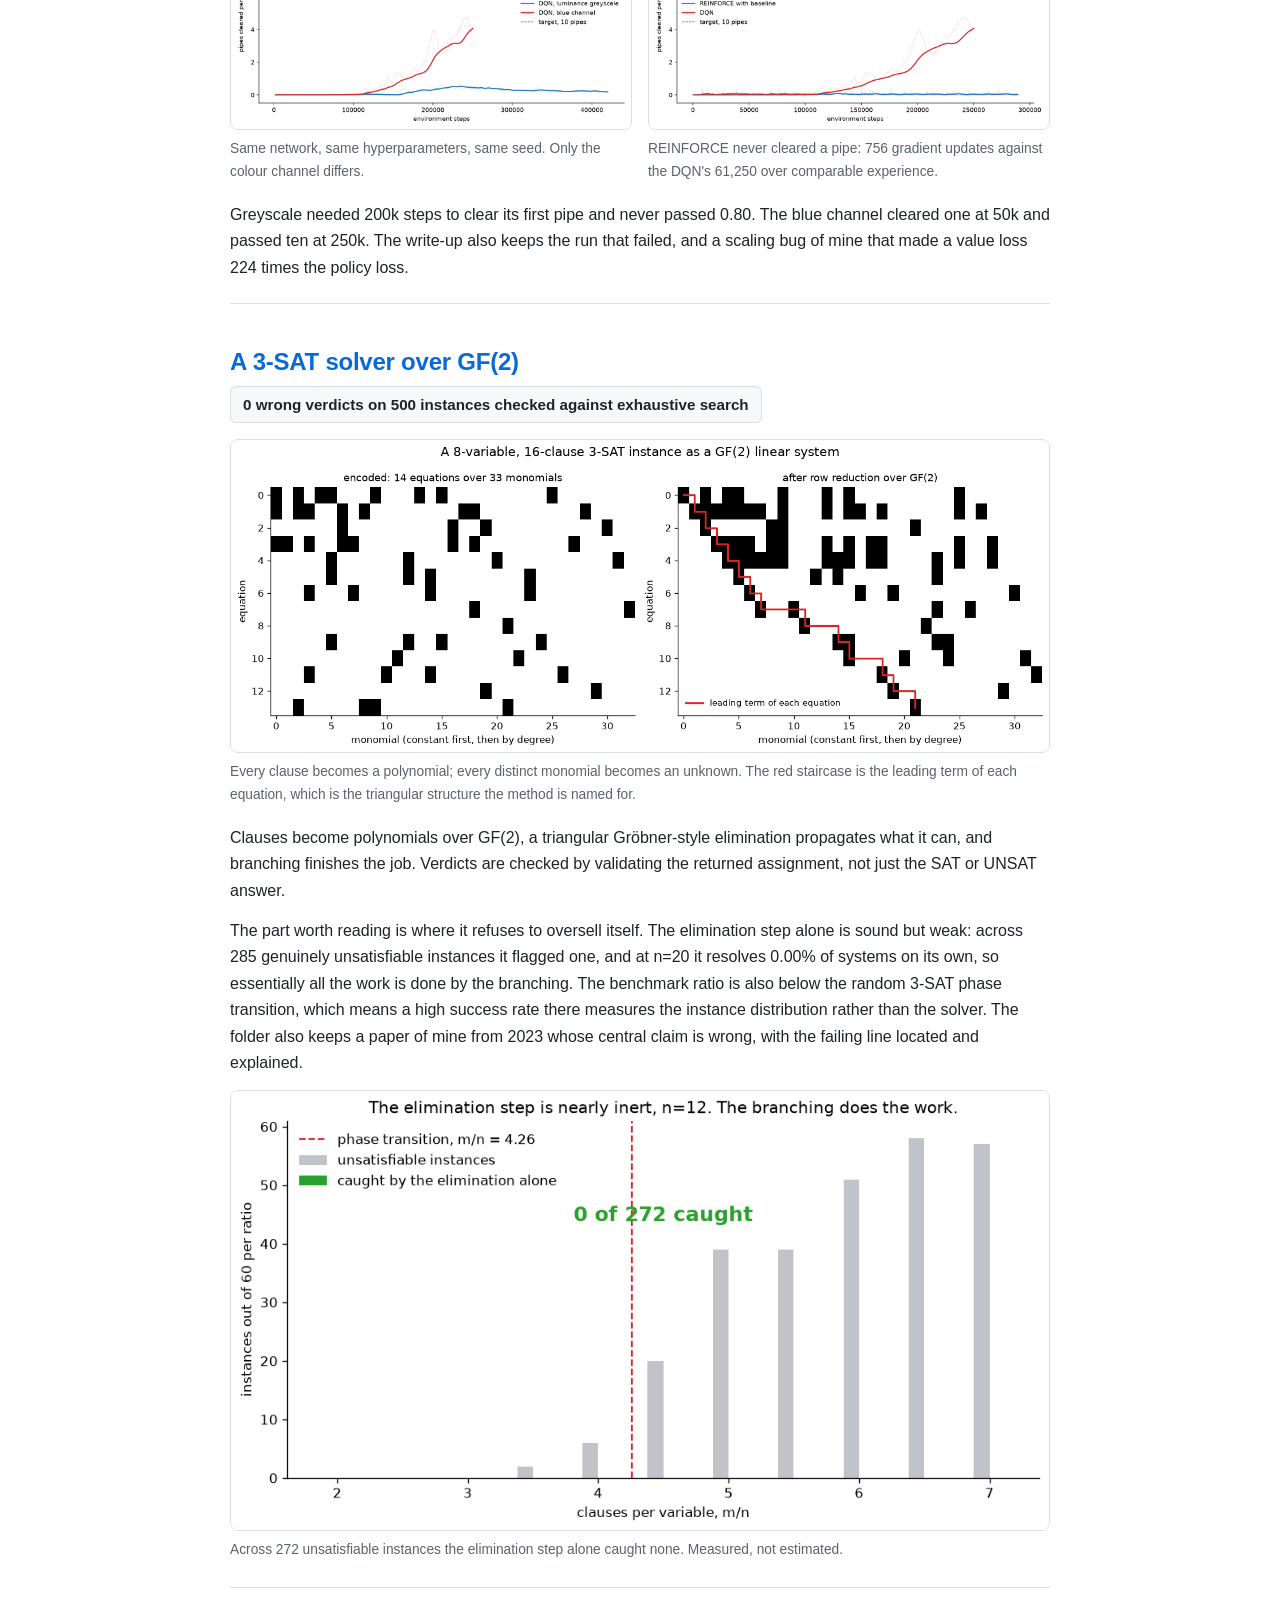
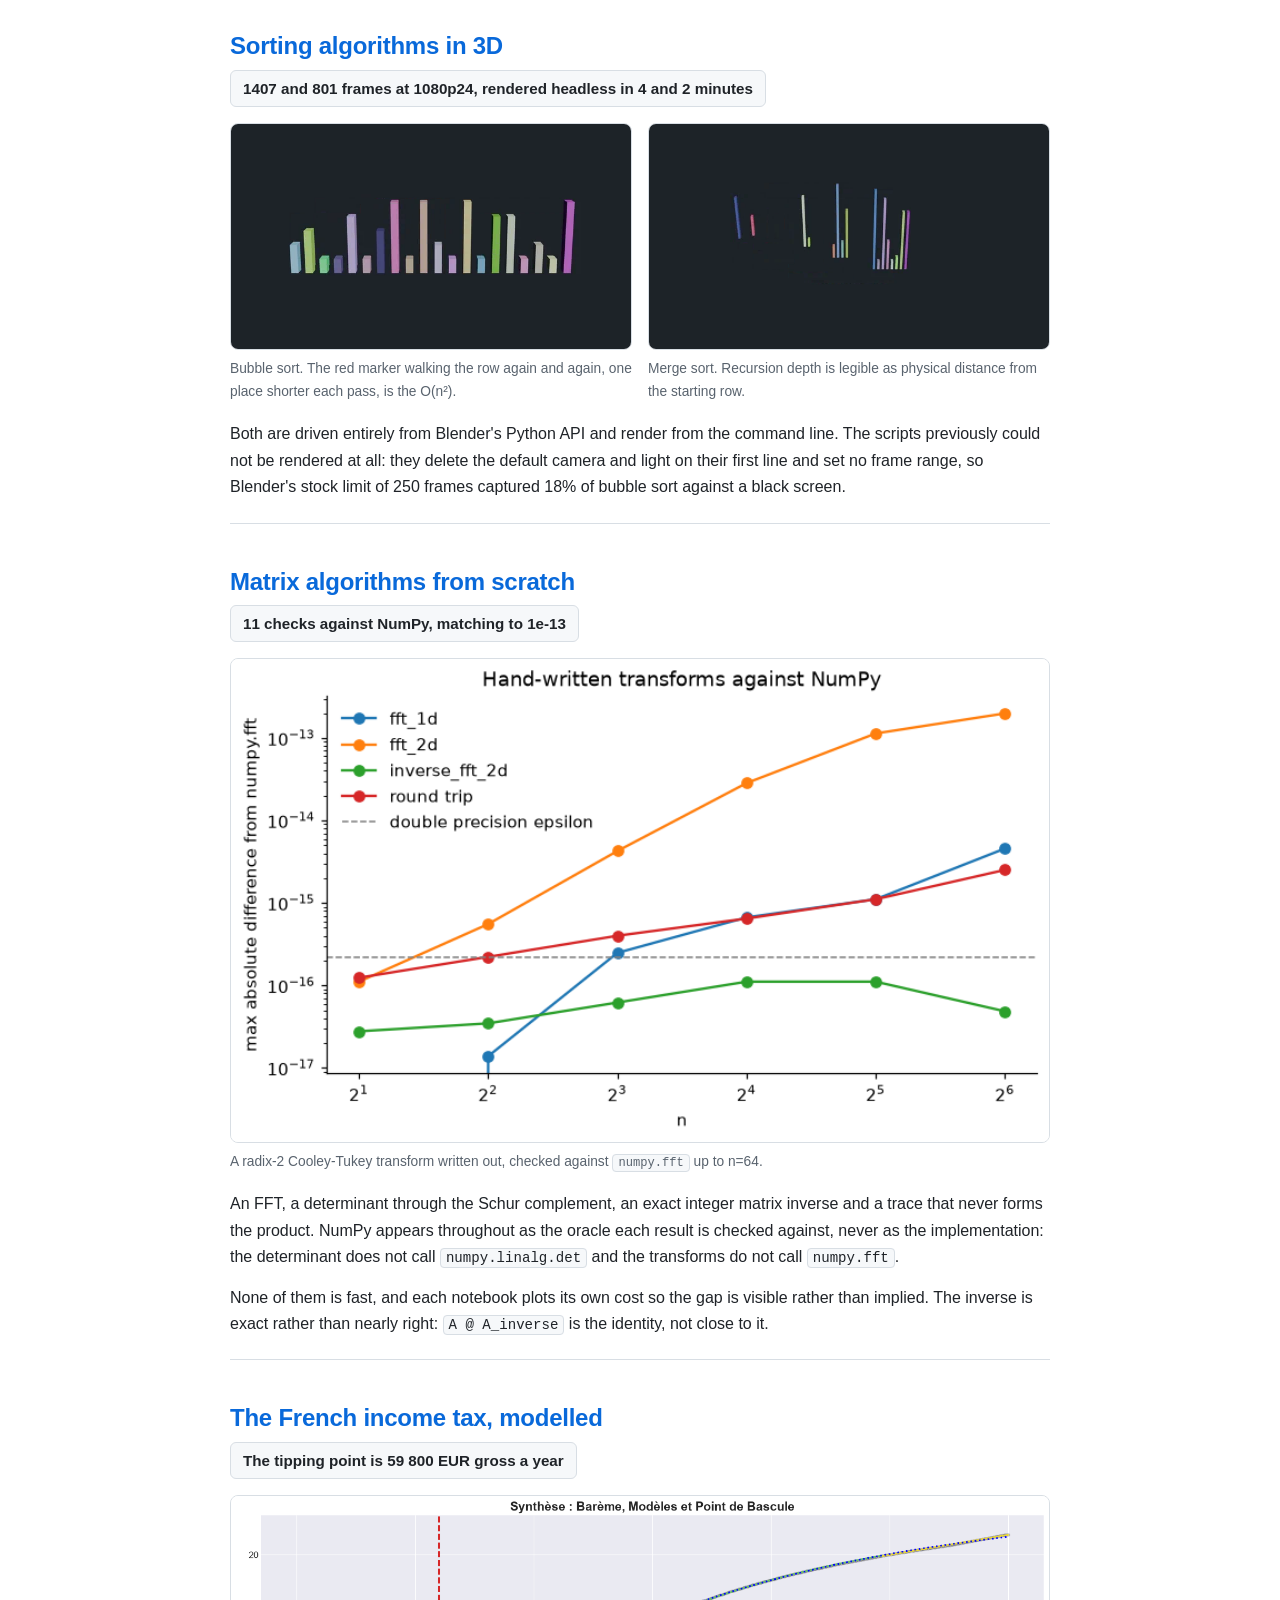
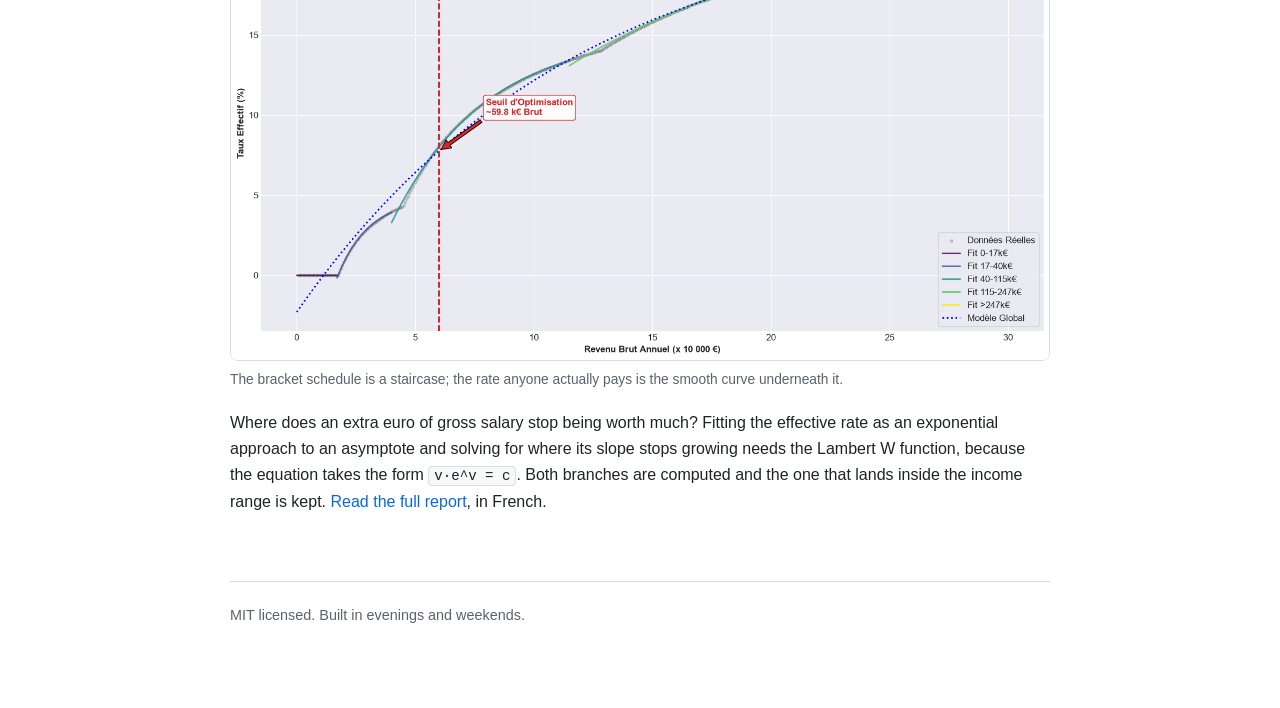
==== commit d1968d86: "Lead with all five projects rather than one of them The Flappy Bird animation had the full-width her" ====
--- a/index.html
+++ b/index.html
@@ -26,6 +26,9 @@
     <a href="https://github.com/Tewf/after-hours/actions/workflows/ci.yml">CI</a>
     <a href="https://github.com/Tewf/after-hours/releases/latest">Weights and renders</a>
   </div>
+  <figure style="margin-top:26px">
+    <img src="banner.png" alt="Flappy Bird from pixels, sorting in Blender, a 3-SAT instance over GF(2), hand-written matrix algorithms, and the French income tax">
+  </figure>
 </header>
 
 <section>
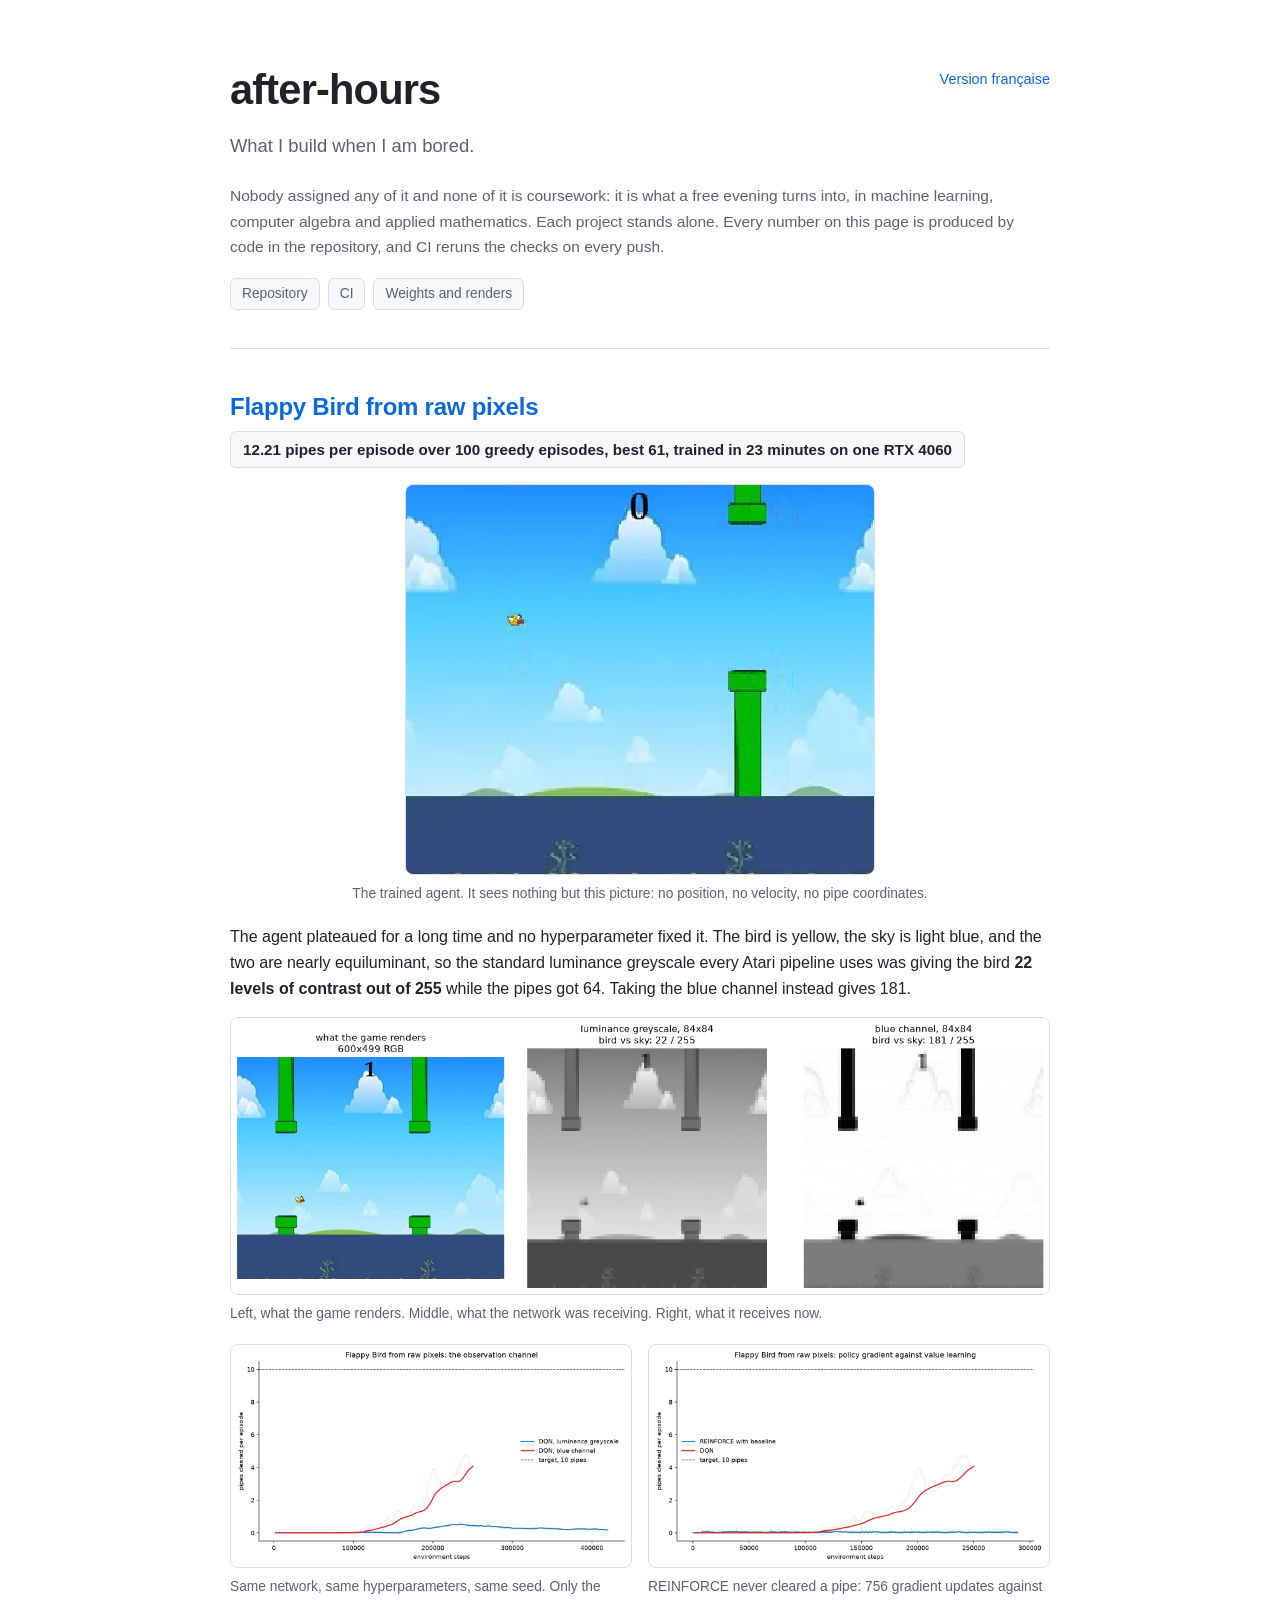
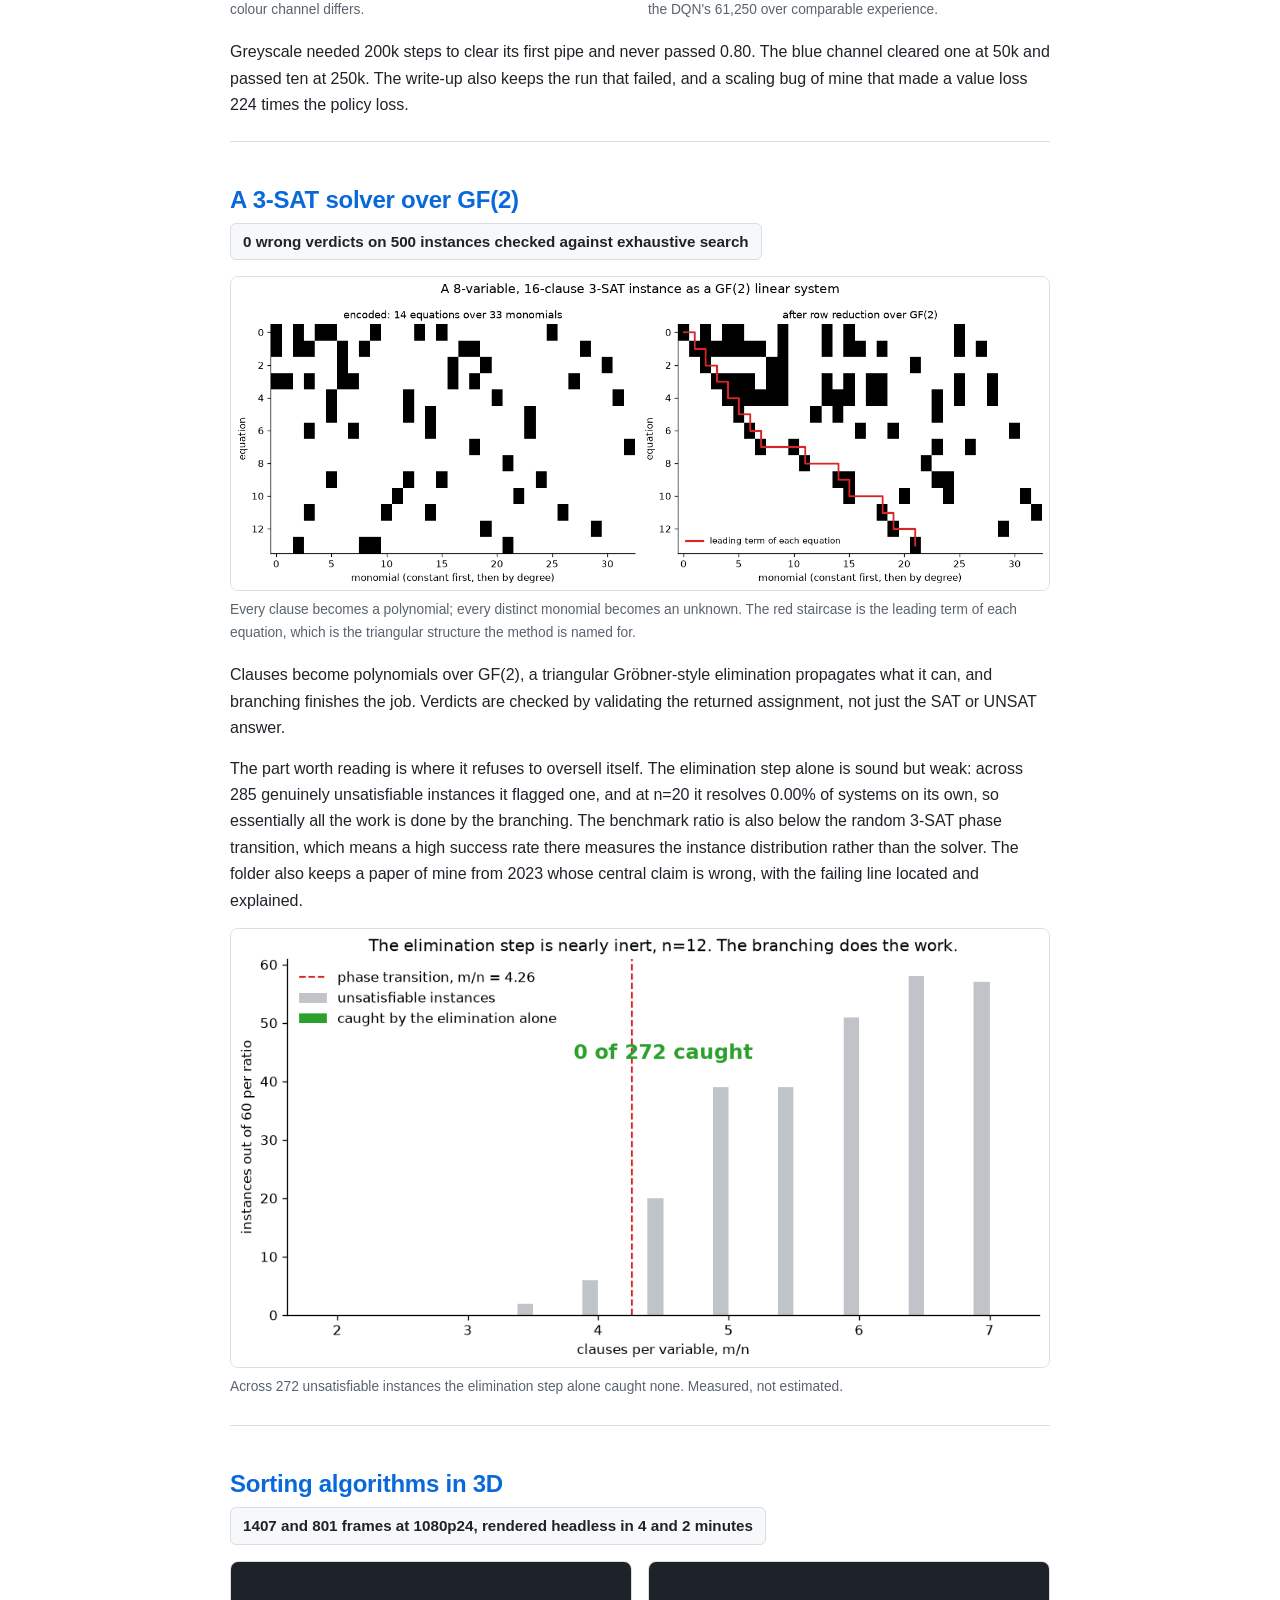
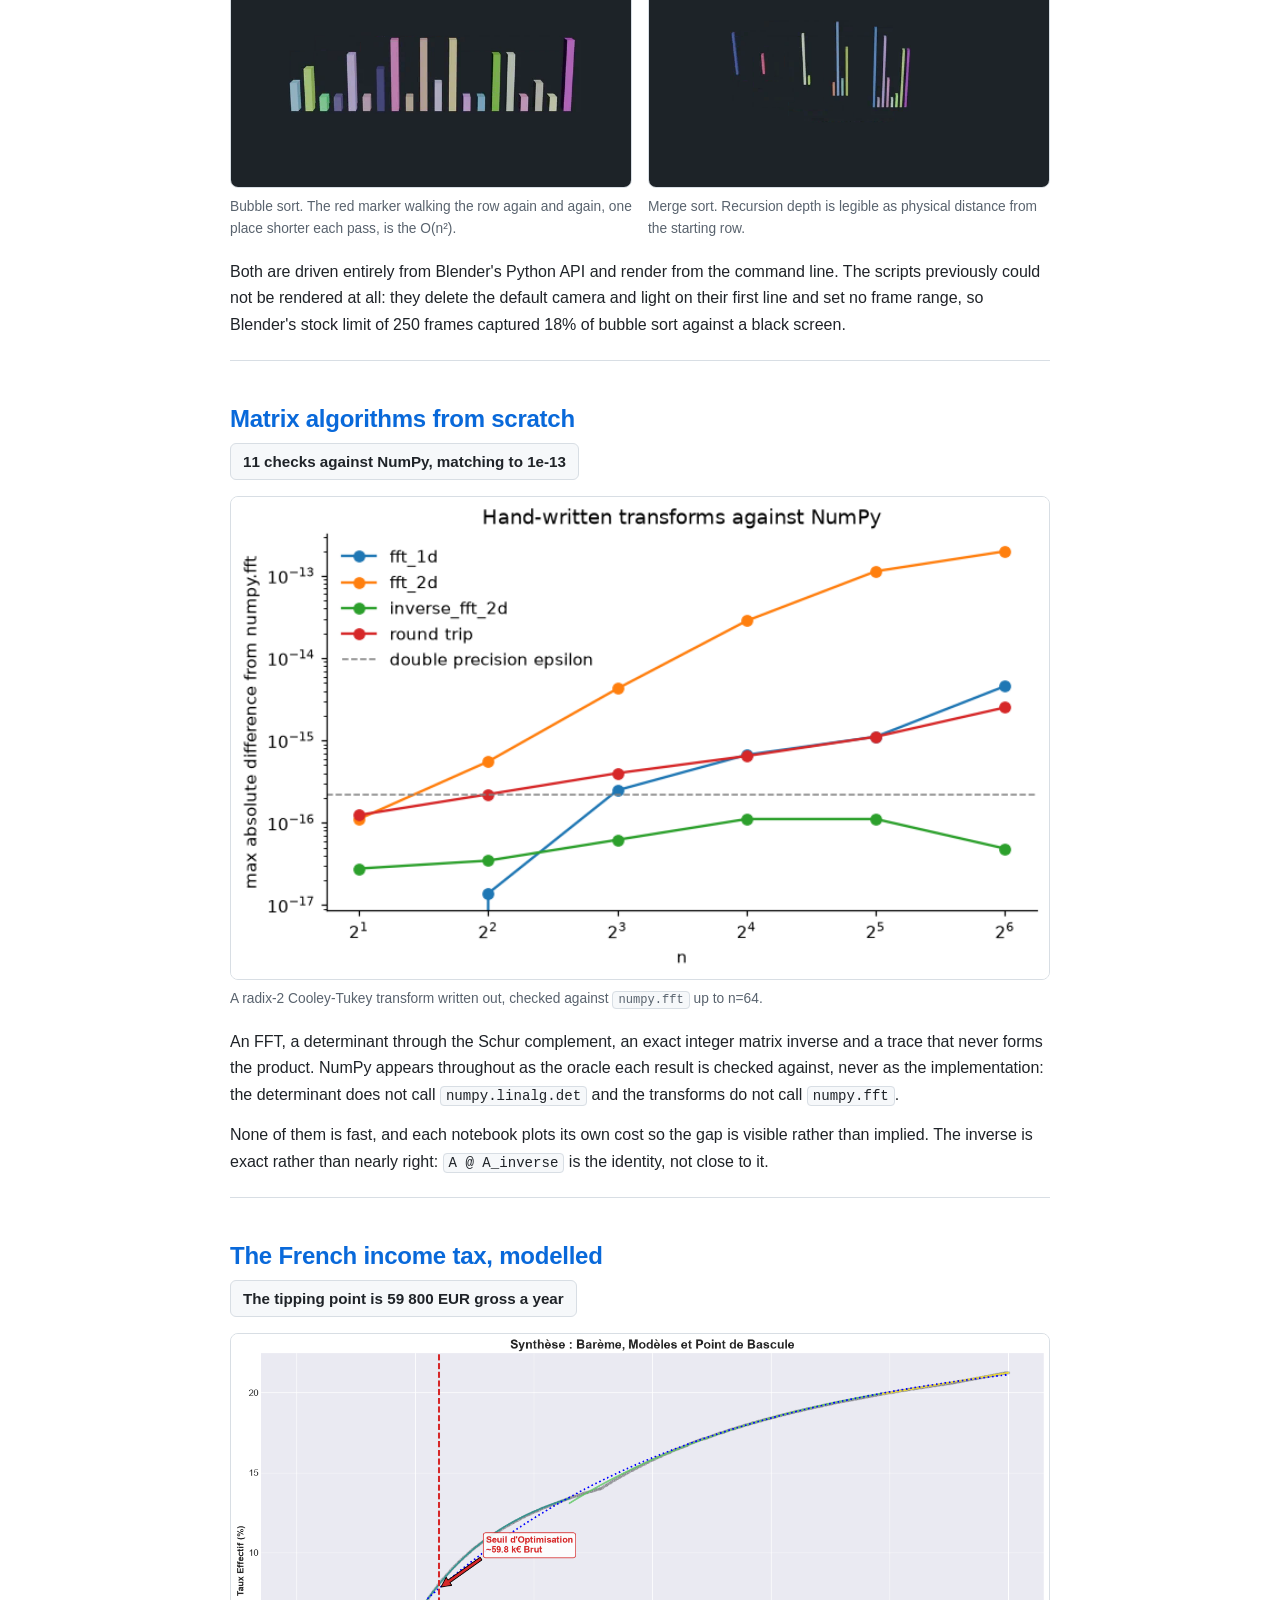
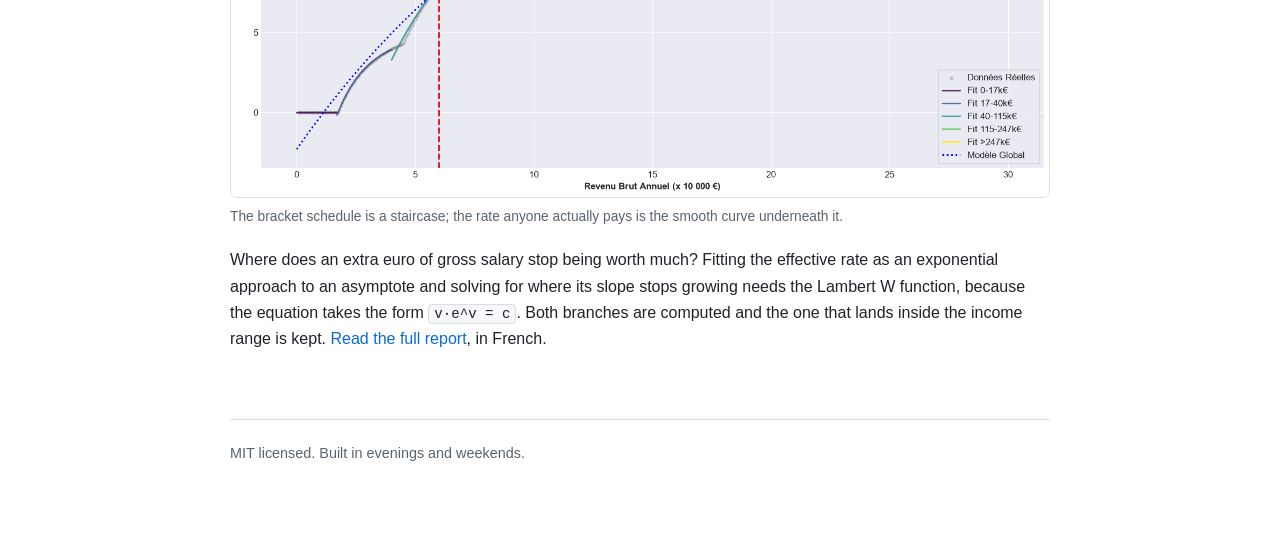
==== commit eea8ab4d: "Put the media in the table instead of above it No hero. Every project now carries its own thumbnail " ====
--- a/index.html
+++ b/index.html
@@ -26,9 +26,6 @@
     <a href="https://github.com/Tewf/after-hours/actions/workflows/ci.yml">CI</a>
     <a href="https://github.com/Tewf/after-hours/releases/latest">Weights and renders</a>
   </div>
-  <figure style="margin-top:26px">
-    <img src="banner.png" alt="Flappy Bird from pixels, sorting in Blender, a 3-SAT instance over GF(2), hand-written matrix algorithms, and the French income tax">
-  </figure>
 </header>
 
 <section>
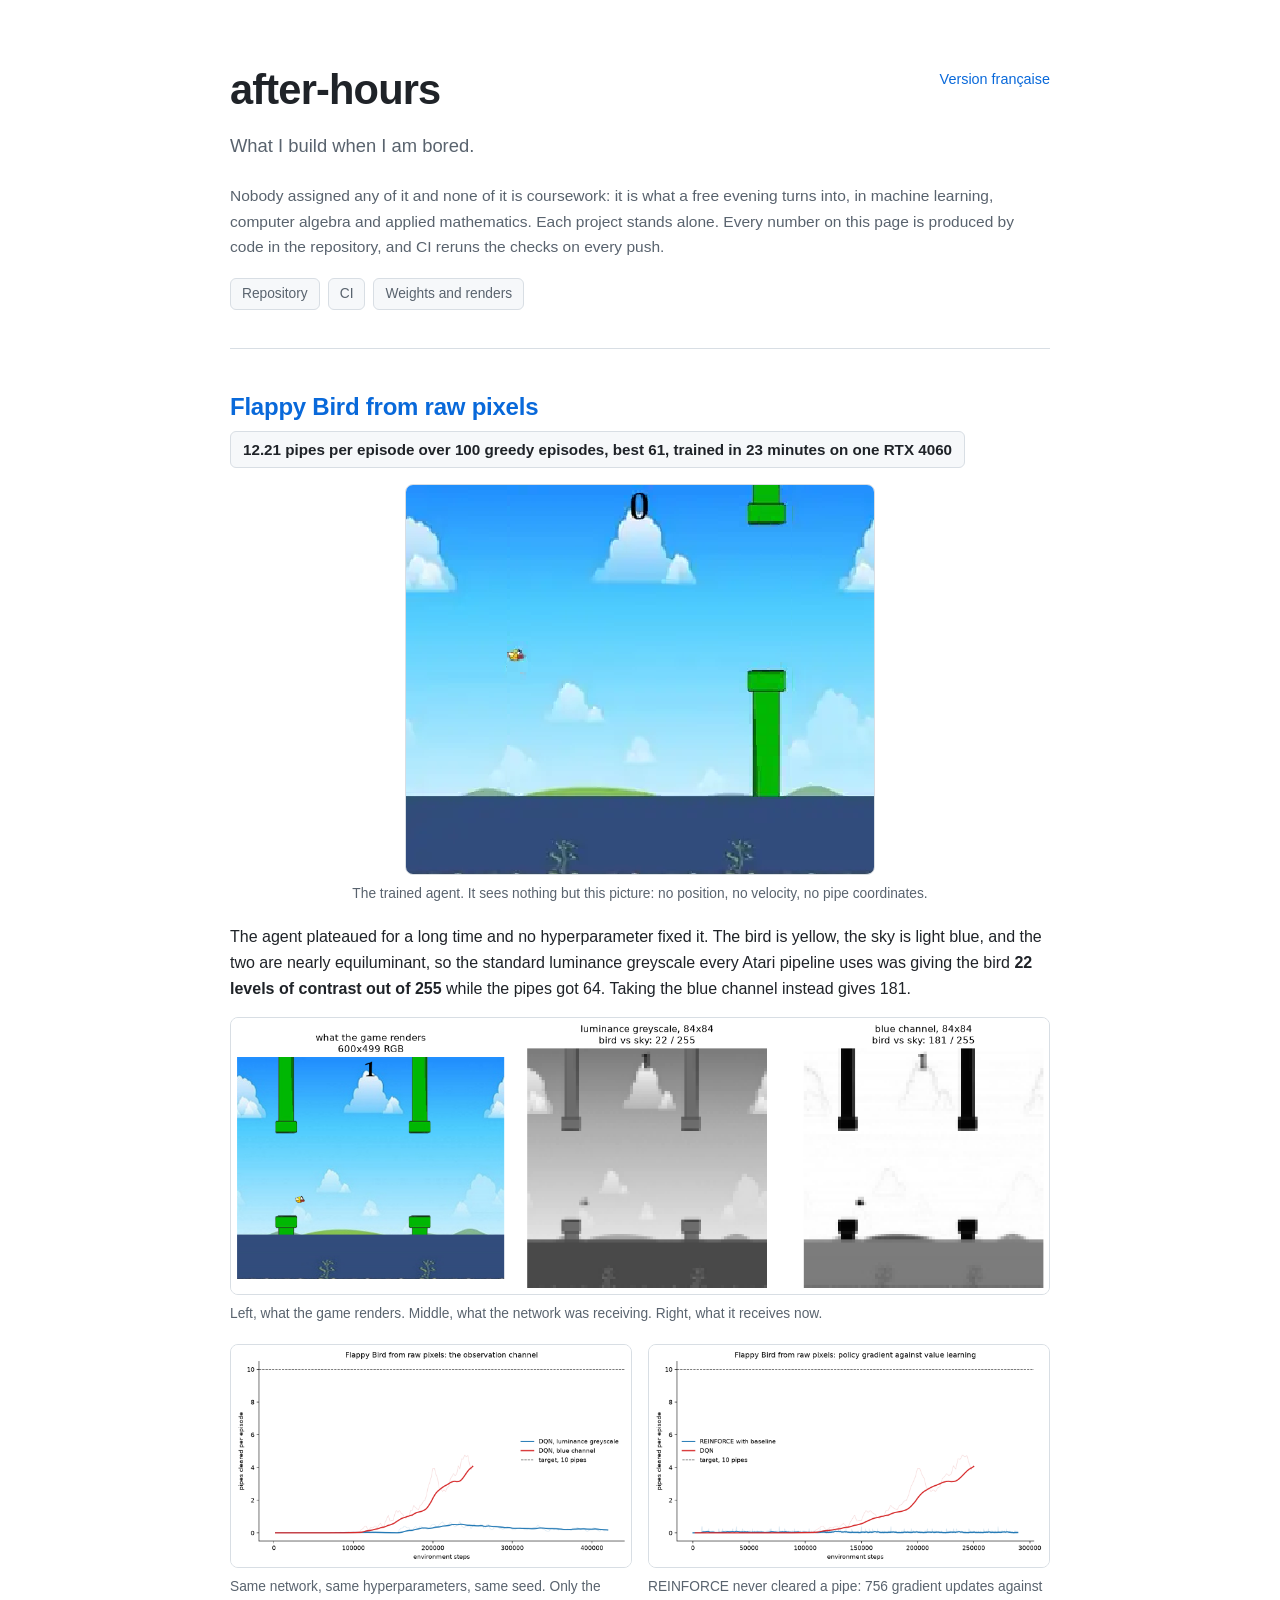
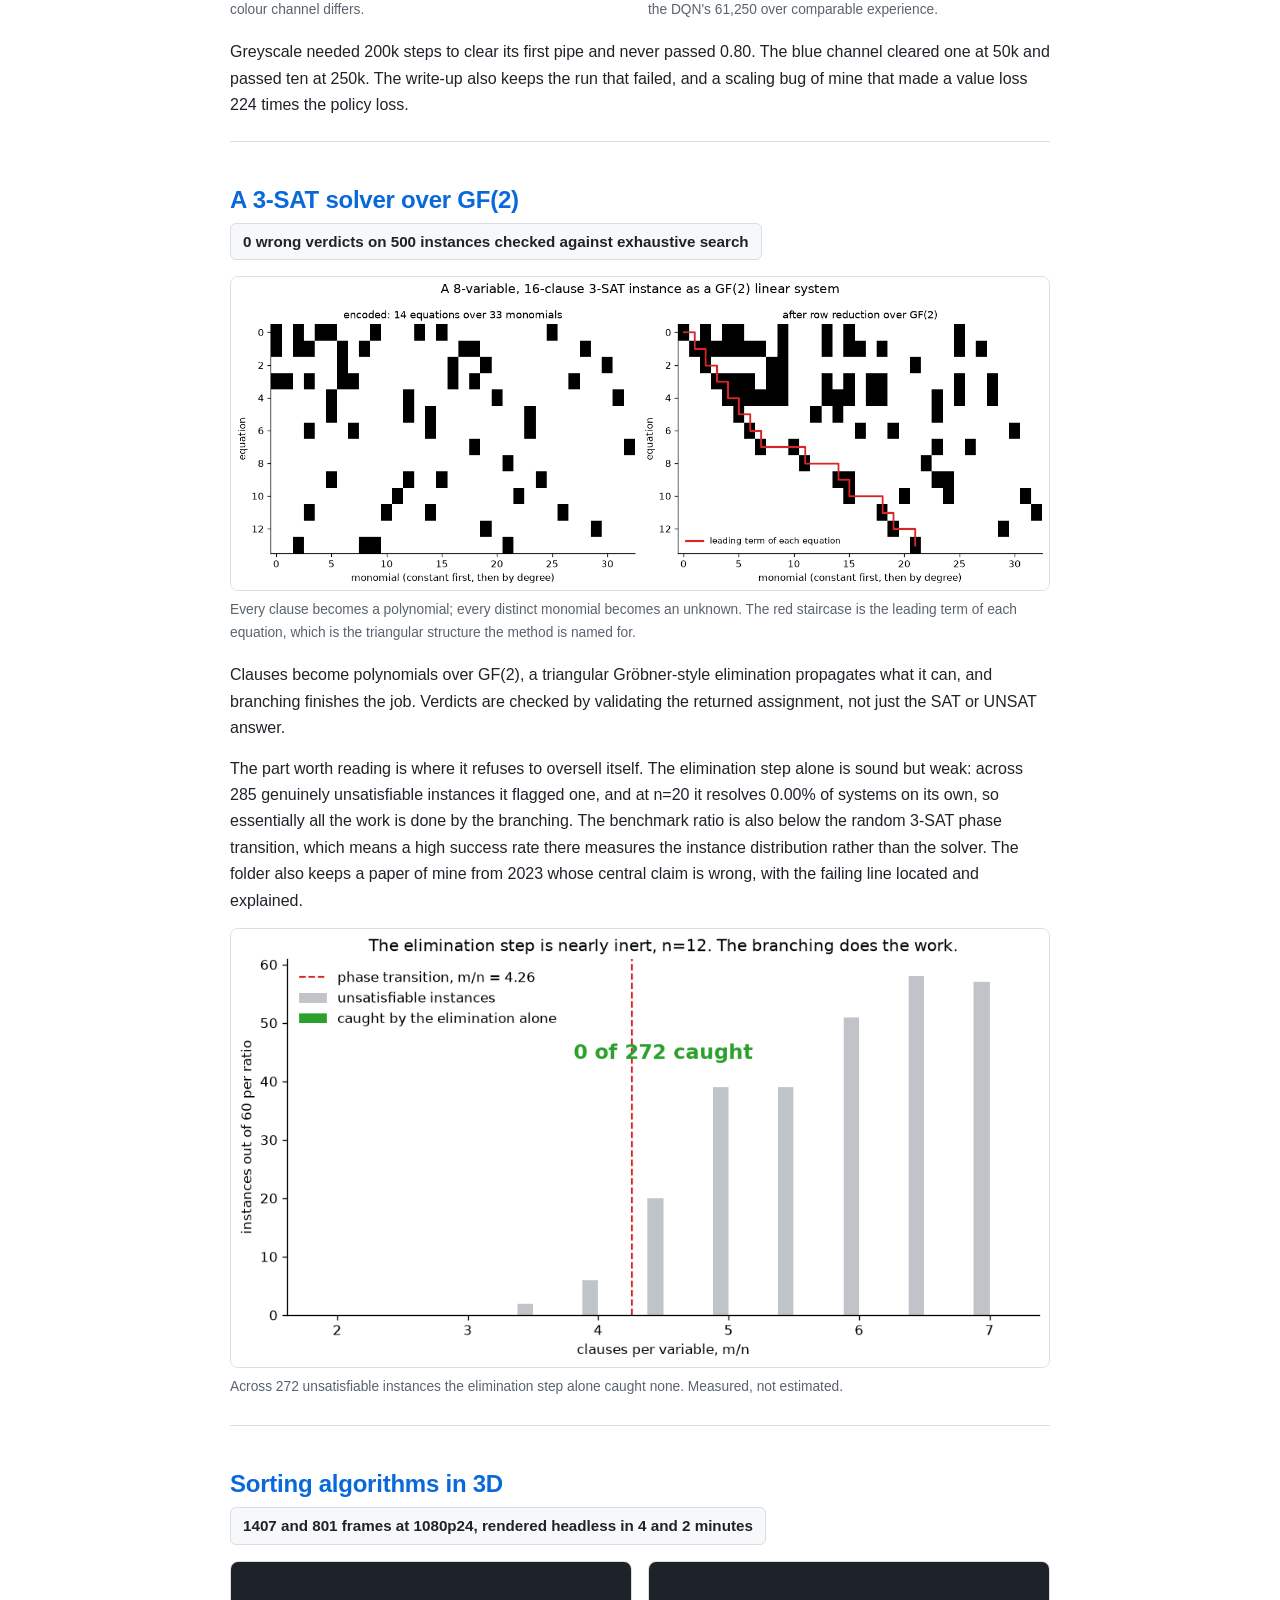
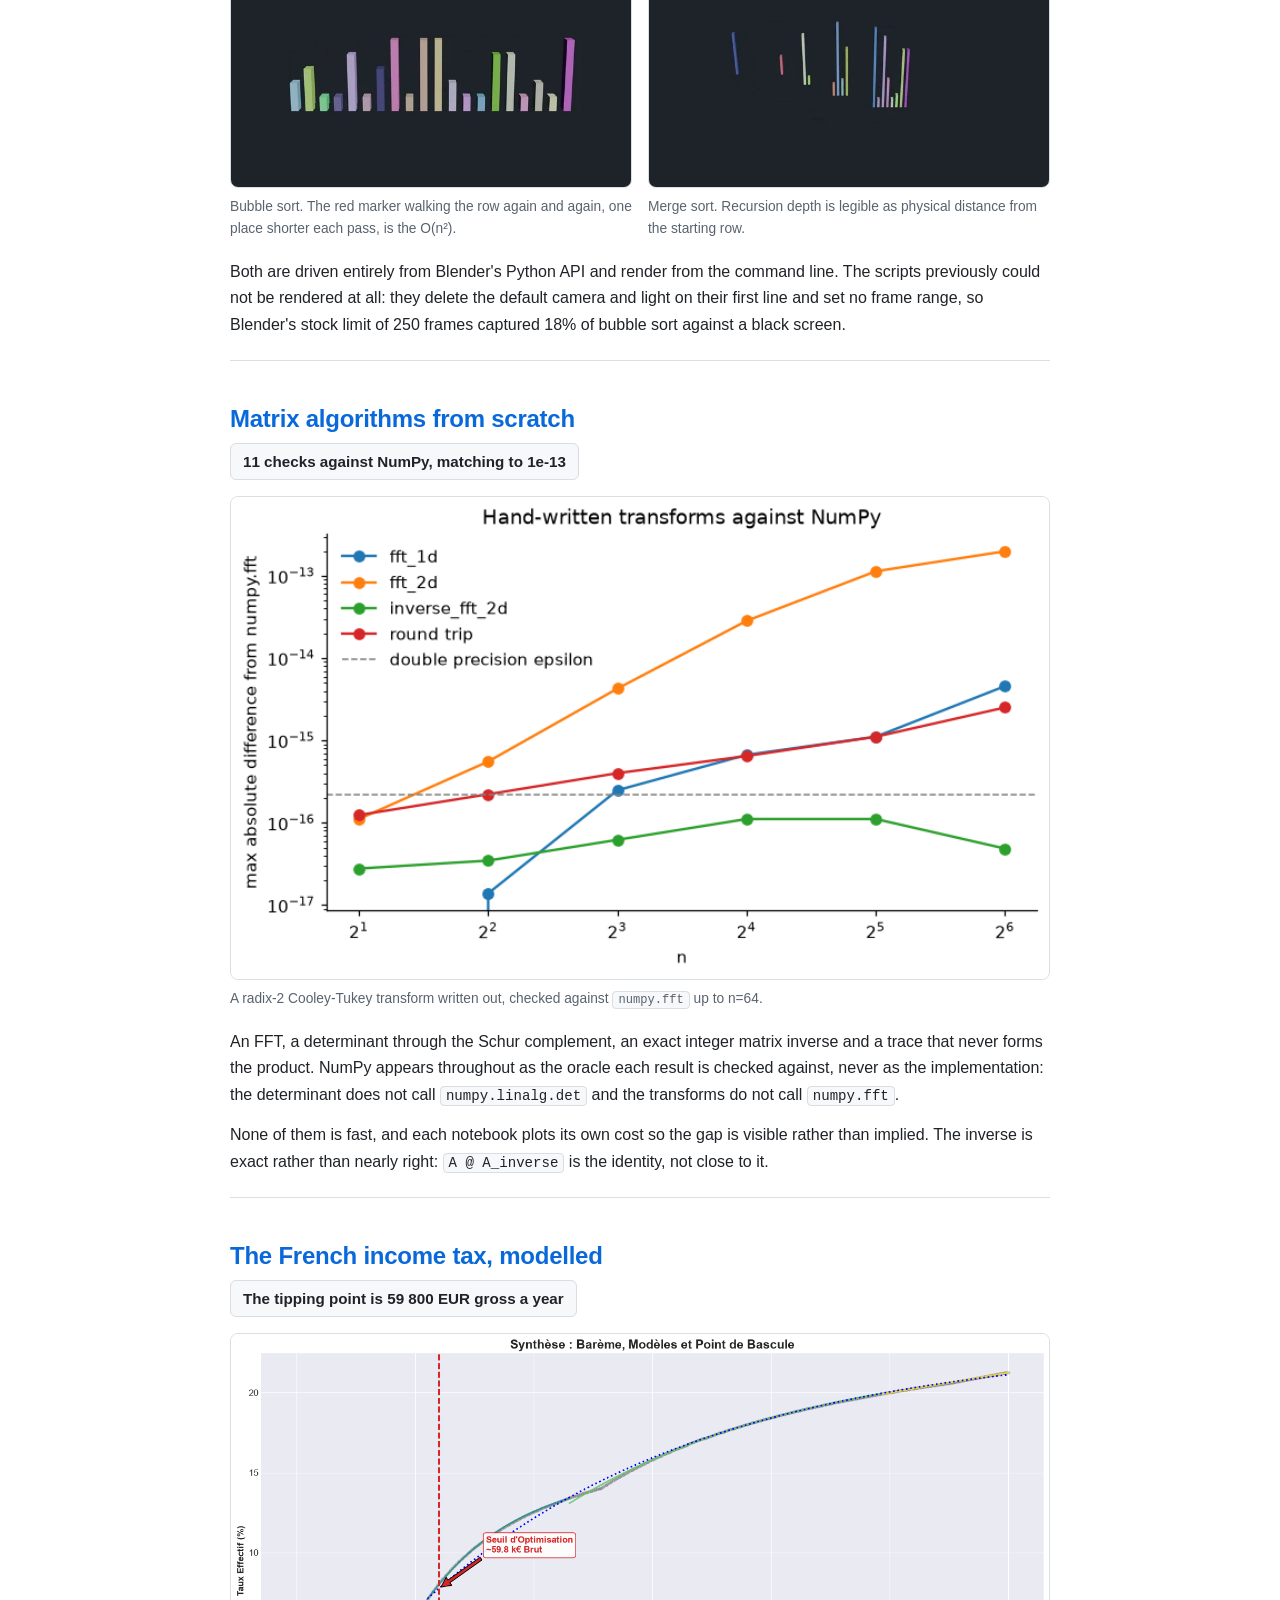
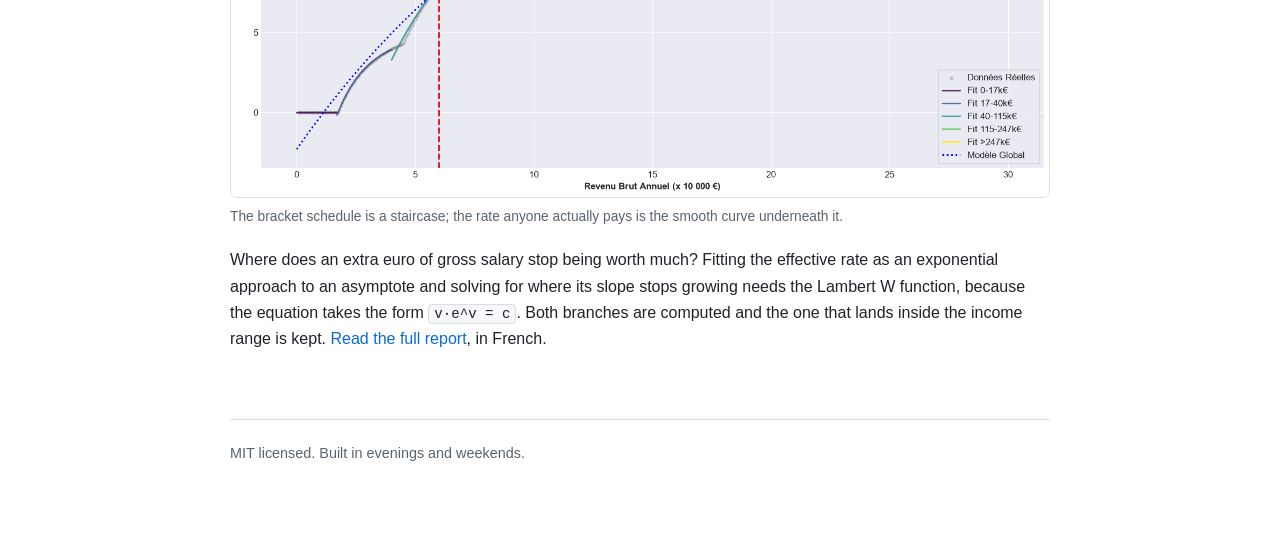
==== commit 767ceb79: "Declare a card so shared links stop previewing as empty This site declared no og:image, so a crawler" ====
--- a/index.html
+++ b/index.html
@@ -5,6 +5,17 @@
 <meta name="viewport" content="width=device-width, initial-scale=1">
 <title>after-hours</title>
 <meta name="description" content="Things built out of curiosity: reinforcement learning from raw pixels, a 3-SAT solver over GF(2), matrix algorithms from scratch, Blender renders, and the French income tax modelled.">
+<link rel="canonical" href="https://tewf.github.io/after-hours/">
+<meta property="og:type" content="website">
+<meta property="og:site_name" content="tewf.github.io">
+<meta property="og:locale" content="en_GB">
+<meta property="og:title" content="after-hours">
+<meta property="og:description" content="Things built out of curiosity: reinforcement learning from raw pixels, a 3-SAT solver over GF(2), matrix algorithms from scratch, Blender renders, and the French income tax modelled.">
+<meta property="og:url" content="https://tewf.github.io/after-hours/">
+<meta property="og:image" content="https://tewf.github.io/after-hours/og.png">
+<meta property="og:image:width" content="2400">
+<meta property="og:image:height" content="1260">
+<meta name="twitter:card" content="summary_large_image">
 <link rel="icon" href="data:image/svg+xml,%3Csvg xmlns=%27http://www.w3.org/2000/svg%27 viewBox=%270 0 32 32%27%3E%3Ctext y=%2726%27 font-size=%2726%27%3E%F0%9F%A6%89%3C/text%3E%3C/svg%3E">
 <link rel="stylesheet" href="site.css">
 </head>
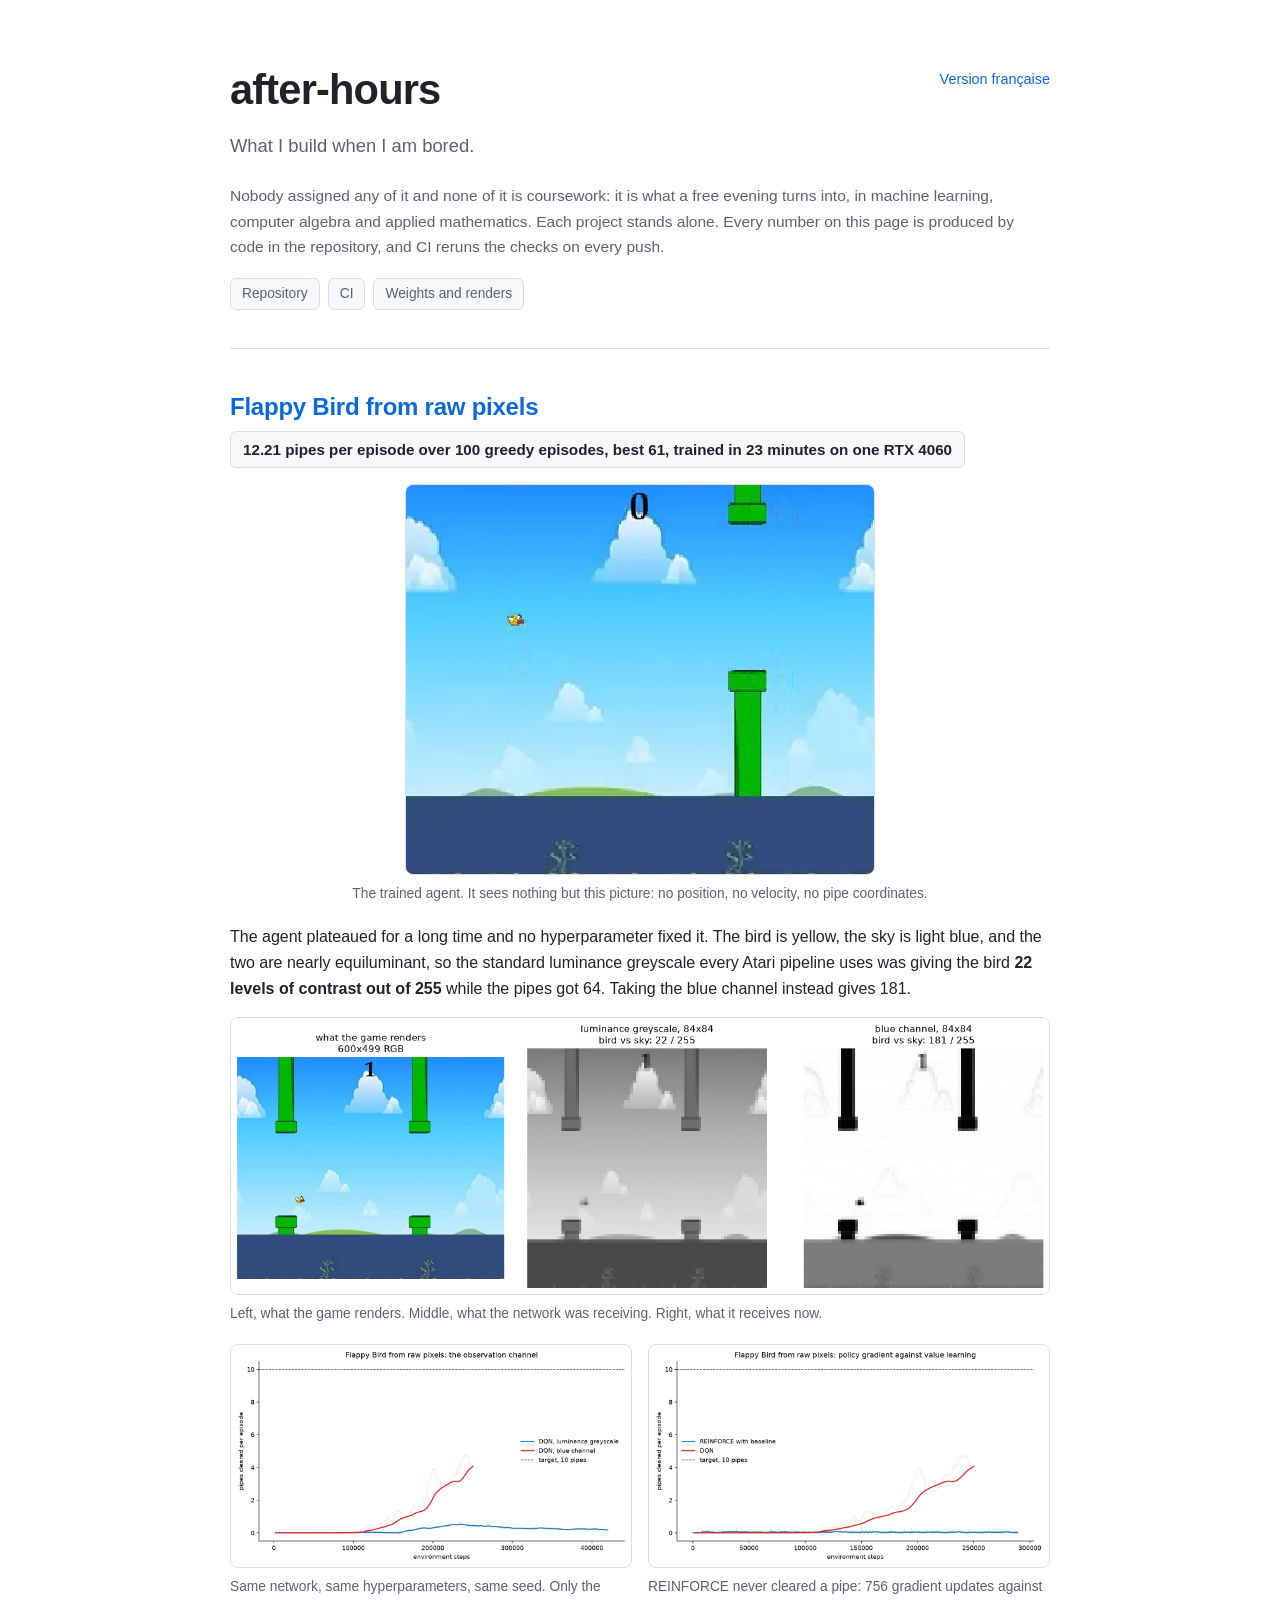
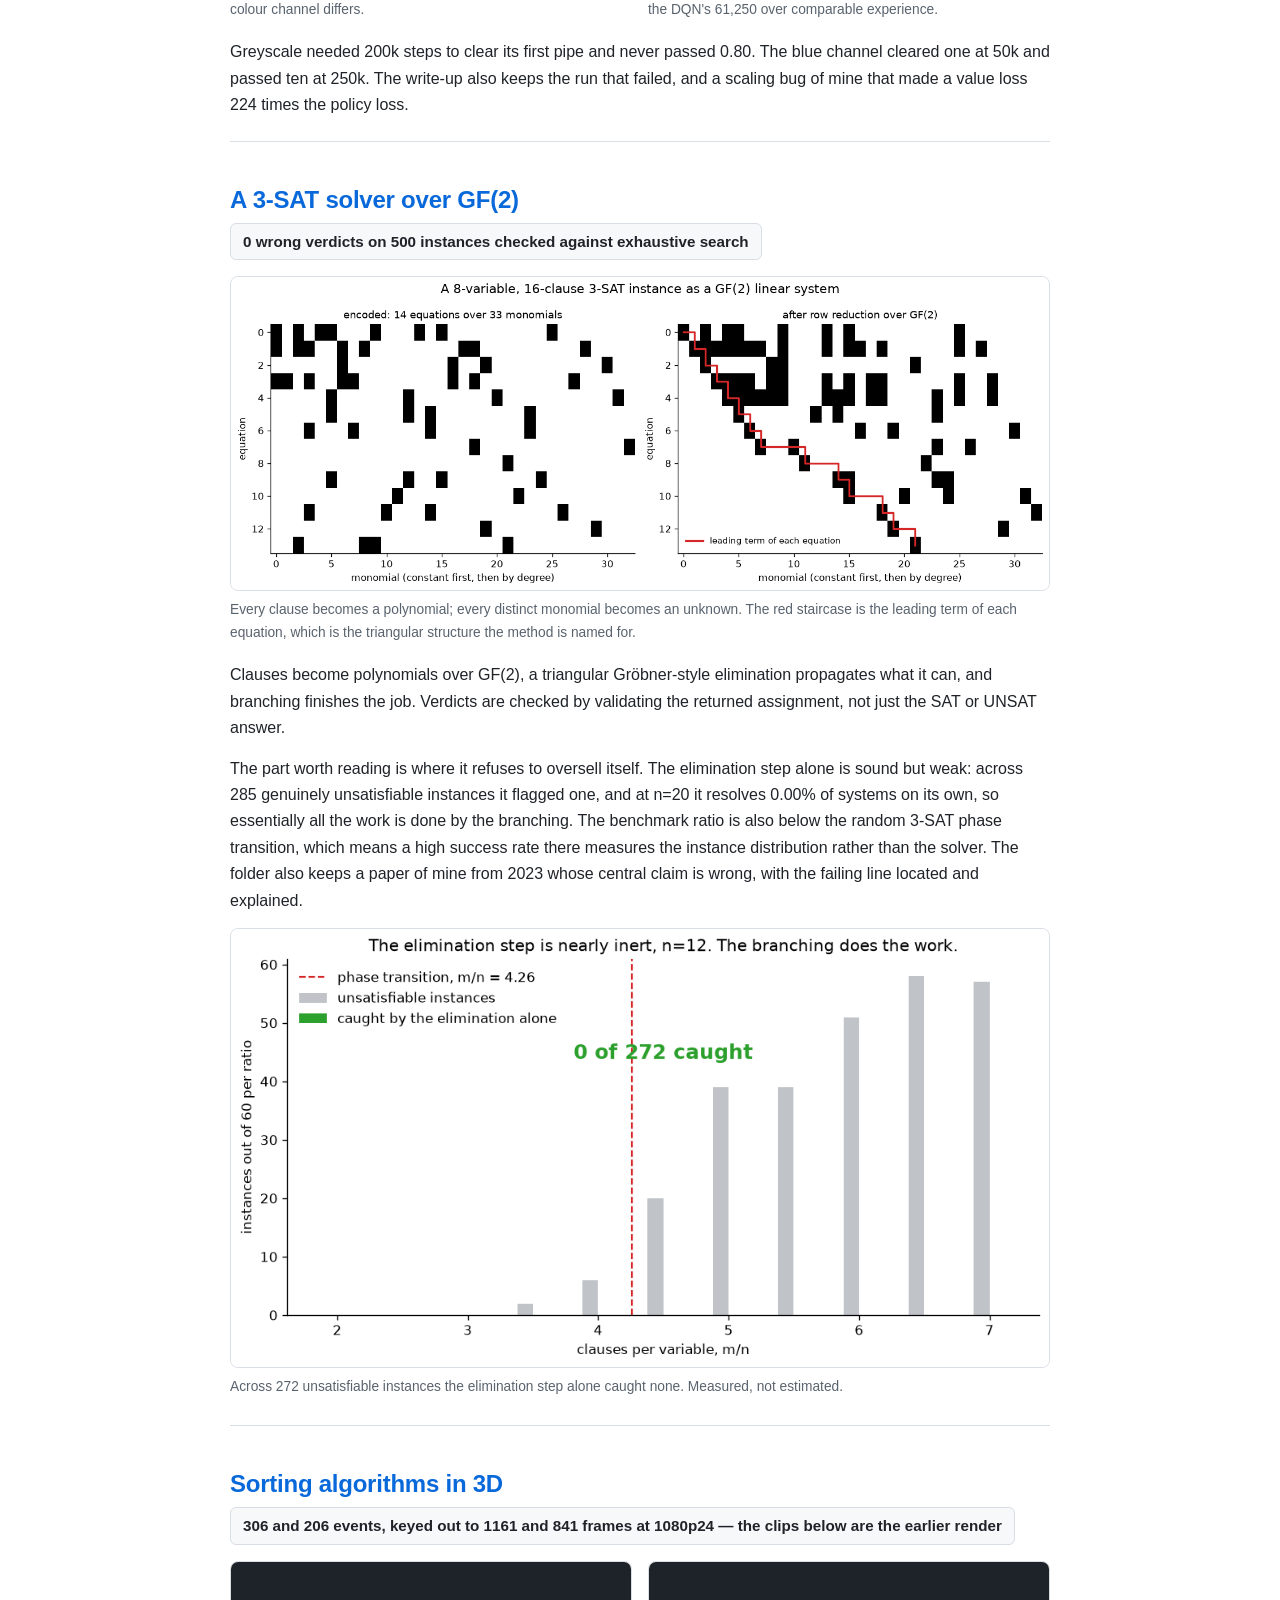
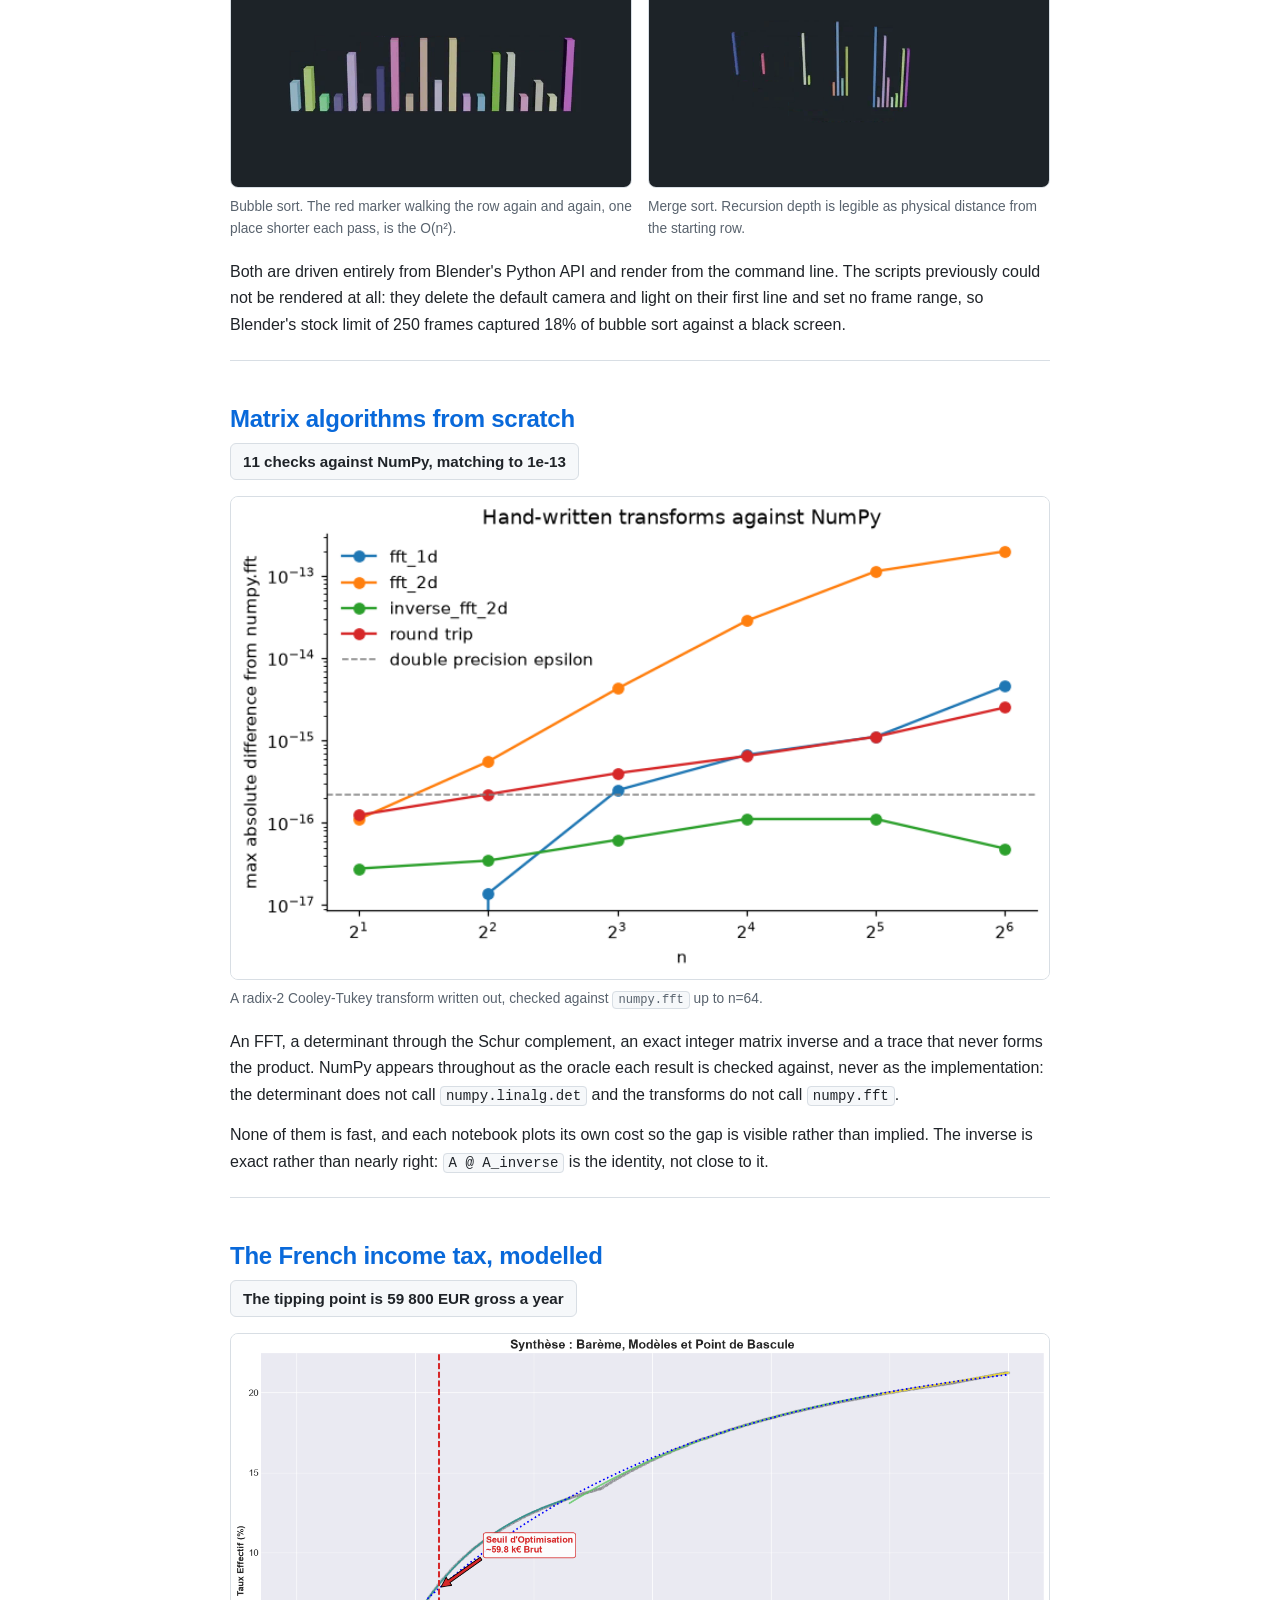
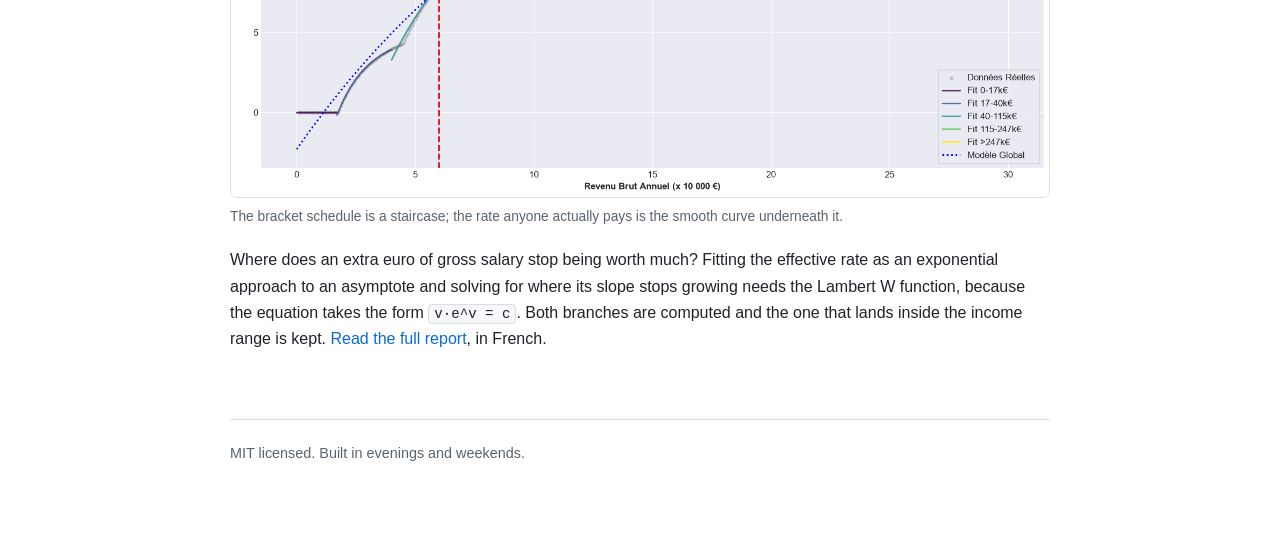
==== commit 66dff966: "Stop four pages quoting a frame count the code stopped producing The two READMEs and both index page" ====
--- a/index.html
+++ b/index.html
@@ -105,7 +105,7 @@
 
 <section>
   <h2><a href="https://github.com/Tewf/after-hours/tree/main/Blender_Python_Scripts">Sorting algorithms in 3D</a></h2>
-  <p class="result">1407 and 801 frames at 1080p24, rendered headless in 4 and 2 minutes</p>
+  <p class="result">306 and 206 events, keyed out to 1161 and 841 frames at 1080p24 &mdash; the clips below are the earlier render</p>
   <div class="two">
     <figure>
       <img src="Blender_Python_Scripts/sorting_algorithms/bubble_sort.webp" alt="Bubble sort animated in Blender">
